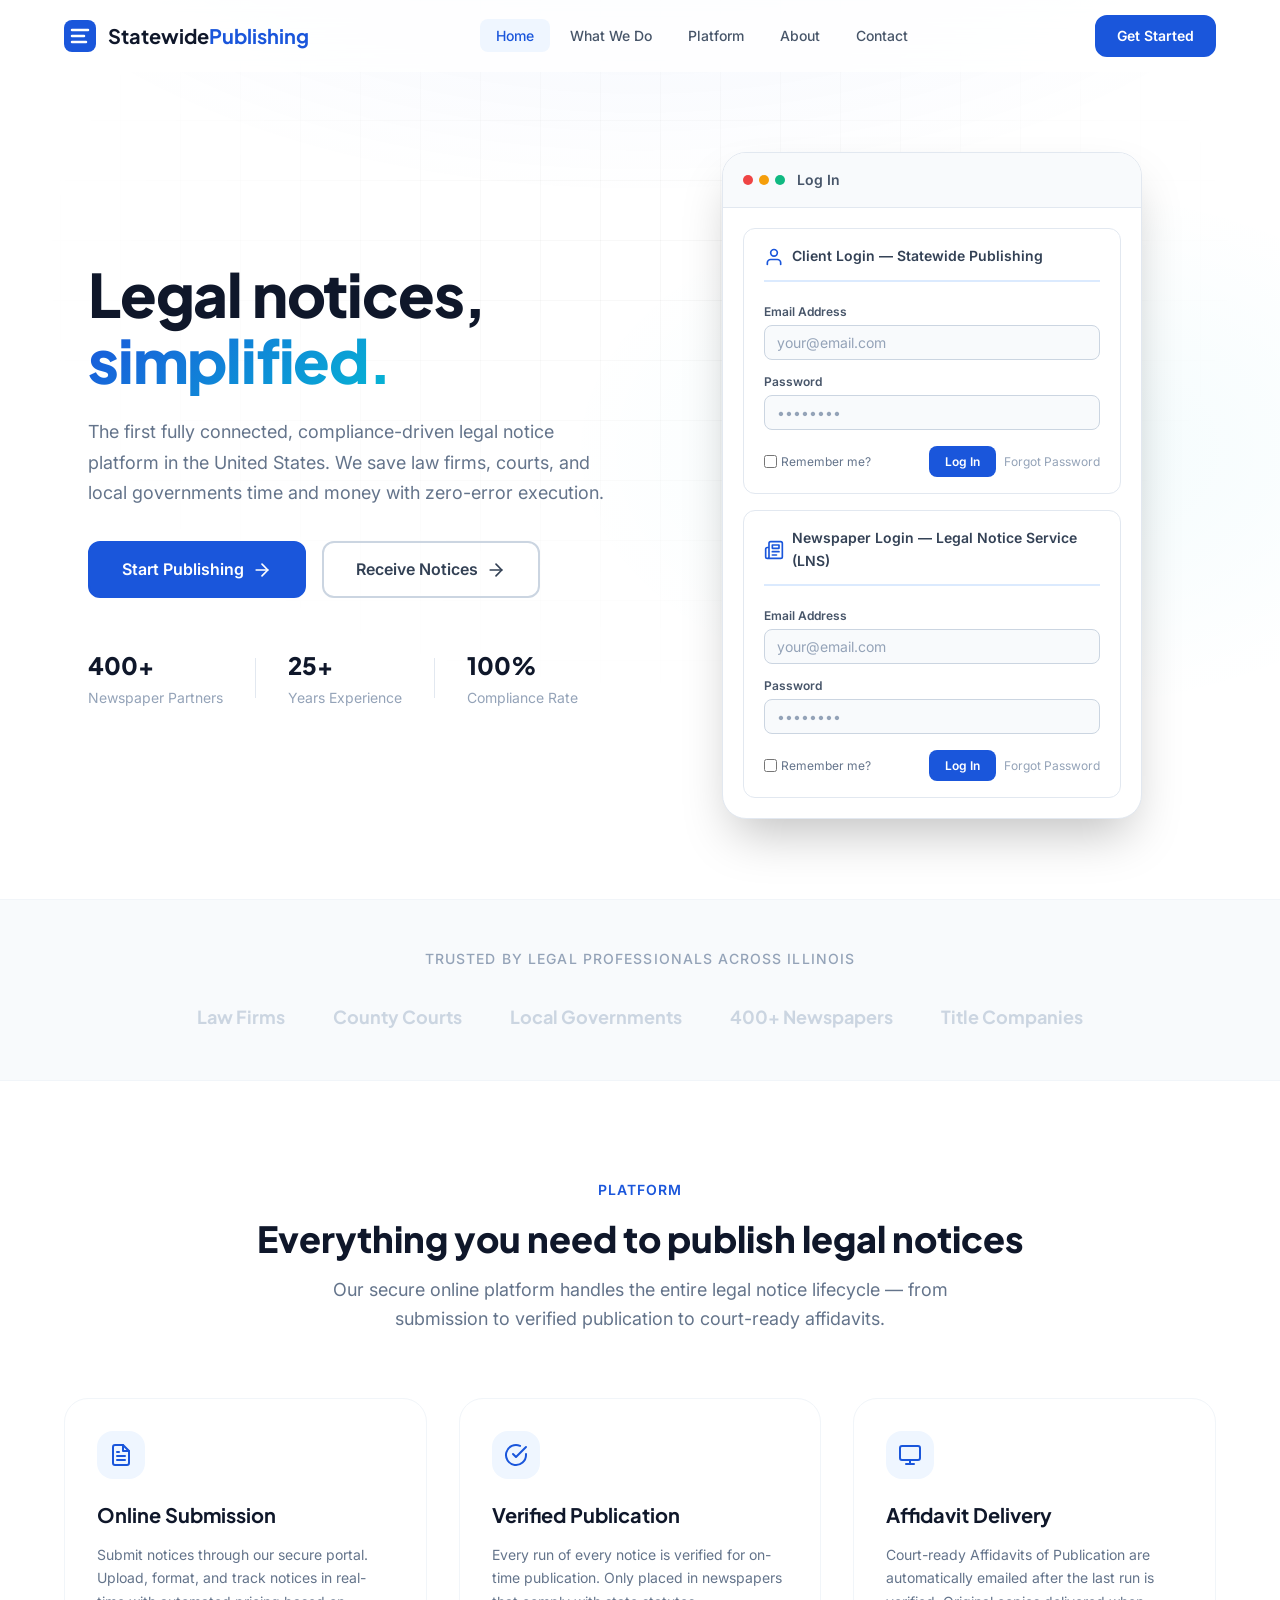
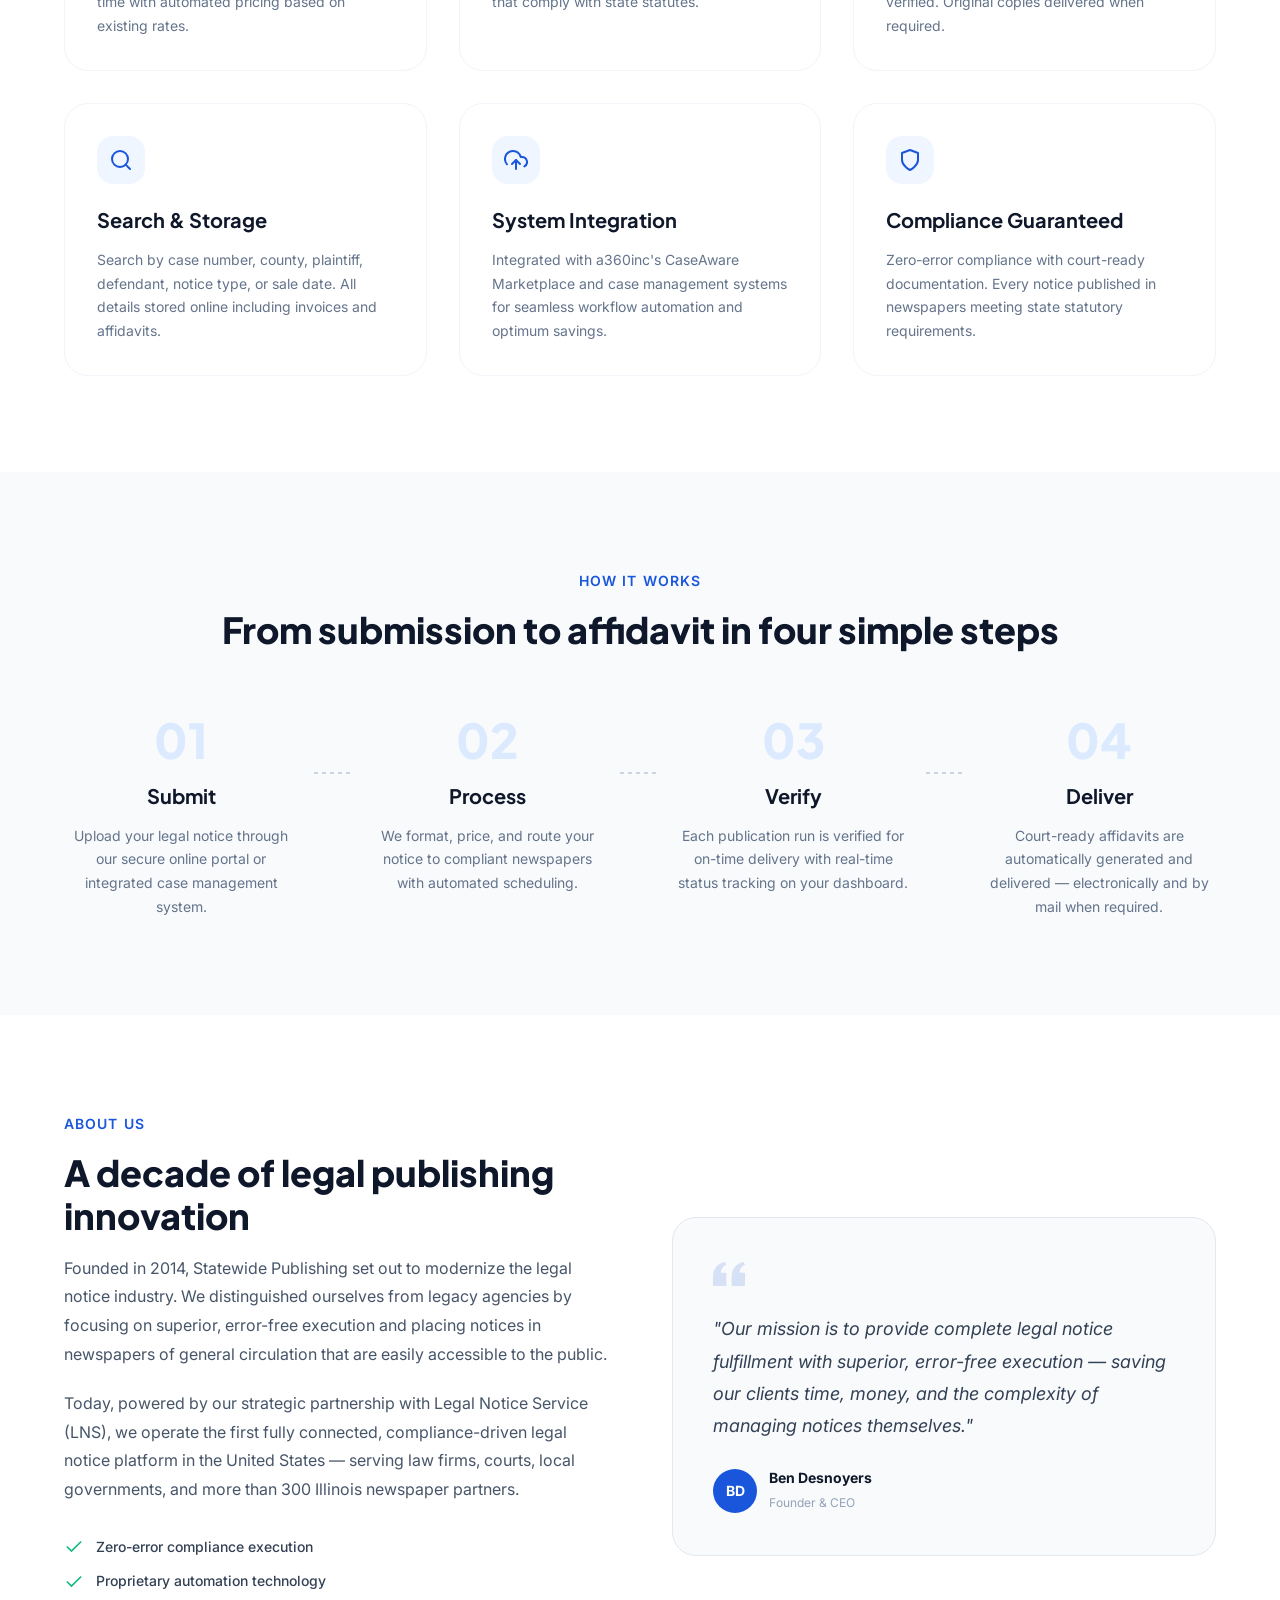
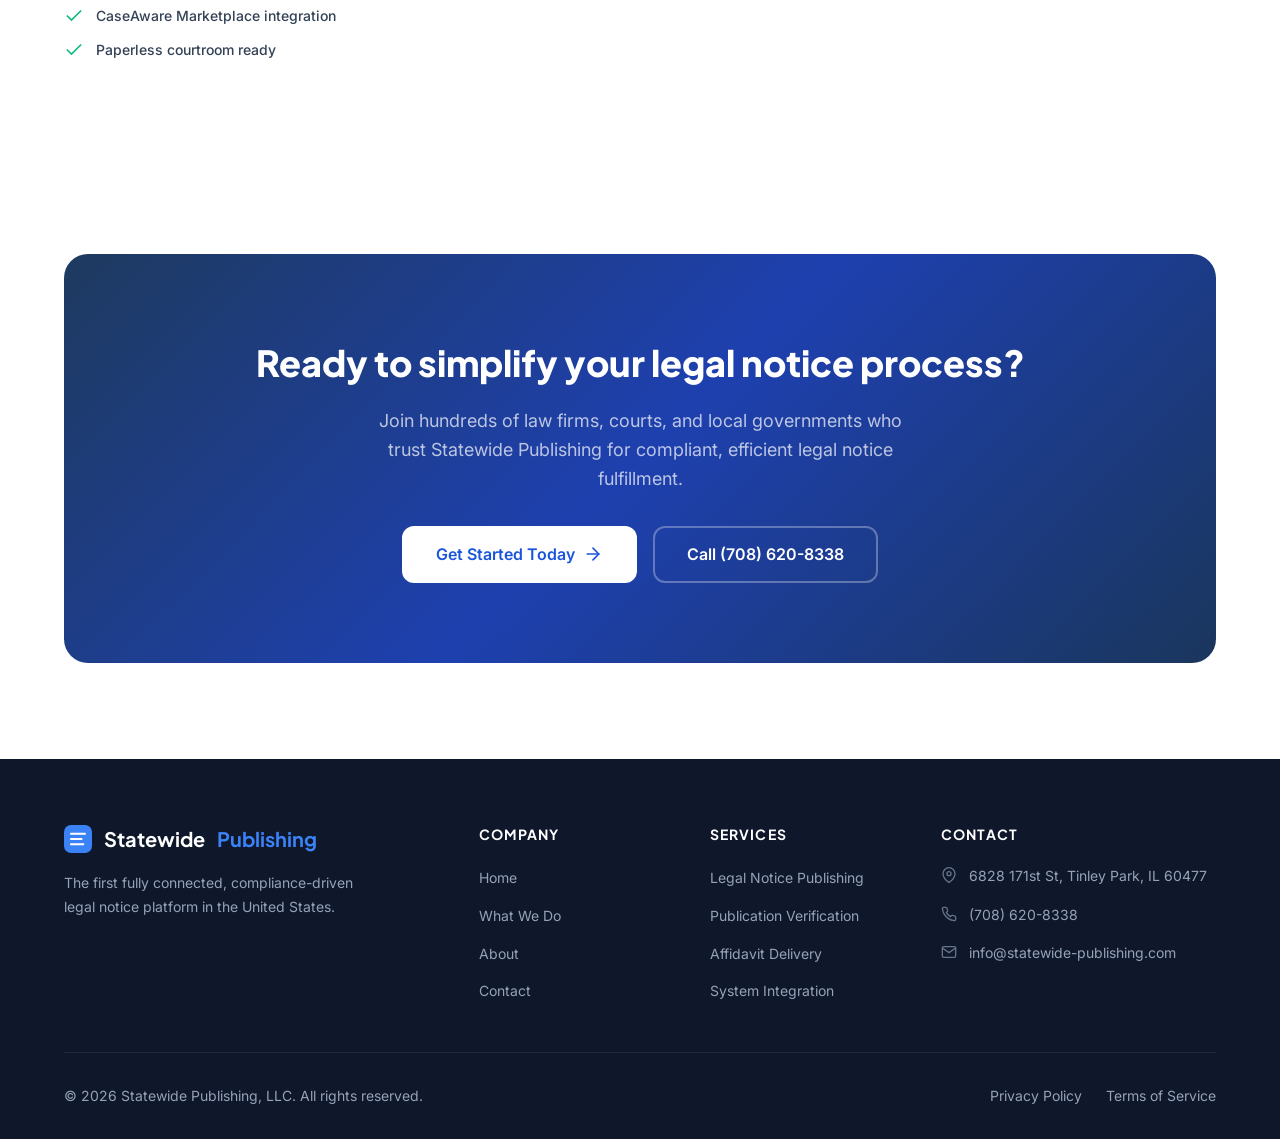
==== index.html @ dacfeac5 "Fix Receive Notices button to link to contact page Co-Authored-By: Claude Opus 4.6 <noreply@anthropi" ====
<!DOCTYPE html>
<html lang="en">
<head>
  <meta charset="UTF-8">
  <meta name="viewport" content="width=device-width, initial-scale=1.0">
  <meta name="description" content="Statewide Publishing — The first fully connected, compliance-driven legal notice platform. Serving law firms, courts, local governments, and 400+ Illinois newspapers.">
  <meta name="keywords" content="legal notices, legal publishing, public notices, legal advertising, Illinois newspapers, court notices, affidavits">
  <title>Statewide Publishing | Modern Legal Notice Platform</title>
  <link rel="preconnect" href="https://fonts.googleapis.com">
  <link rel="preconnect" href="https://fonts.gstatic.com" crossorigin>
  <link href="https://fonts.googleapis.com/css2?family=Inter:wght@300;400;500;600;700;800&family=Plus+Jakarta+Sans:wght@500;600;700;800&display=swap" rel="stylesheet">
  <link rel="stylesheet" href="assets/css/styles.css">
</head>
<body>
  <!-- Navigation -->
  <header class="header" id="header">
    <nav class="nav container">
      <a href="index.html" class="nav__logo">
        <span class="nav__logo-icon">
          <svg width="32" height="32" viewBox="0 0 32 32" fill="none" xmlns="http://www.w3.org/2000/svg">
            <rect width="32" height="32" rx="8" fill="currentColor"/>
            <path d="M8 10h16M8 16h12M8 22h14" stroke="white" stroke-width="2.5" stroke-linecap="round"/>
          </svg>
        </span>
        <span class="nav__logo-text">Statewide<span class="accent">Publishing</span></span>
      </a>
      <div class="nav__menu" id="nav-menu">
        <ul class="nav__list">
          <li class="nav__item"><a href="index.html" class="nav__link active">Home</a></li>
          <li class="nav__item"><a href="what-we-do.html" class="nav__link">What We Do</a></li>
          <li class="nav__item"><a href="#features" class="nav__link">Platform</a></li>
          <li class="nav__item"><a href="#about" class="nav__link">About</a></li>
          <li class="nav__item"><a href="contact.html" class="nav__link">Contact</a></li>
        </ul>
        <button class="nav__close" id="nav-close" aria-label="Close menu">
          <svg width="24" height="24" viewBox="0 0 24 24" fill="none" stroke="currentColor" stroke-width="2" stroke-linecap="round"><line x1="18" y1="6" x2="6" y2="18"/><line x1="6" y1="6" x2="18" y2="18"/></svg>
        </button>
      </div>
      <div class="nav__actions">
        <a href="contact.html" class="btn btn--primary btn--sm">Get Started</a>
        <button class="nav__toggle" id="nav-toggle" aria-label="Open menu">
          <svg width="24" height="24" viewBox="0 0 24 24" fill="none" stroke="currentColor" stroke-width="2" stroke-linecap="round"><line x1="3" y1="6" x2="21" y2="6"/><line x1="3" y1="12" x2="21" y2="12"/><line x1="3" y1="18" x2="21" y2="18"/></svg>
        </button>
      </div>
    </nav>
  </header>

  <main>
    <!-- Hero Section -->
    <section class="hero">
      <div class="hero__bg">
        <div class="hero__gradient"></div>
        <div class="hero__grid"></div>
      </div>
      <div class="container hero__container">
        <div class="hero__content">
          <h1 class="hero__title" data-animate="fade-up">
            Legal notices,<br>
            <span class="gradient-text">simplified.</span>
          </h1>
          <p class="hero__description" data-animate="fade-up" data-delay="100">
            The first fully connected, compliance-driven legal notice platform in the United States. We save law firms, courts, and local governments time and money with zero-error execution.
          </p>
          <div class="hero__actions" data-animate="fade-up" data-delay="200">
            <a href="contact.html" class="btn btn--primary btn--lg">
              Start Publishing
              <svg width="20" height="20" viewBox="0 0 24 24" fill="none" stroke="currentColor" stroke-width="2" stroke-linecap="round" stroke-linejoin="round"><line x1="5" y1="12" x2="19" y2="12"/><polyline points="12 5 19 12 12 19"/></svg>
            </a>
            <a href="contact.html" class="btn btn--outline btn--lg">
              Receive Notices
              <svg width="20" height="20" viewBox="0 0 24 24" fill="none" stroke="currentColor" stroke-width="2" stroke-linecap="round" stroke-linejoin="round"><line x1="5" y1="12" x2="19" y2="12"/><polyline points="12 5 19 12 12 19"/></svg>
            </a>
          </div>
          <div class="hero__stats" data-animate="fade-up" data-delay="300">
            <div class="hero__stat">
              <span class="hero__stat-number">400+</span>
              <span class="hero__stat-label">Newspaper Partners</span>
            </div>
            <div class="hero__stat-divider"></div>
            <div class="hero__stat">
              <span class="hero__stat-number">25+</span>
              <span class="hero__stat-label">Years Experience</span>
            </div>
            <div class="hero__stat-divider"></div>
            <div class="hero__stat">
              <span class="hero__stat-number">100%</span>
              <span class="hero__stat-label">Compliance Rate</span>
            </div>
          </div>
        </div>
        <div class="hero__visual" data-animate="fade-left" data-delay="200">
          <div class="hero__card">
            <div class="hero__card-header">
              <div class="hero__card-dots">
                <span></span><span></span><span></span>
              </div>
              <span class="hero__card-title">Log In</span>
            </div>
            <div class="hero__card-body">
              <!-- Client Login Portal -->
              <div class="login-portal">
                <div class="login-portal__header">
                  <svg class="login-portal__icon" width="20" height="20" viewBox="0 0 24 24" fill="none" stroke="var(--color-primary)" stroke-width="2" stroke-linecap="round" stroke-linejoin="round"><path d="M20 21v-2a4 4 0 0 0-4-4H8a4 4 0 0 0-4 4v2"/><circle cx="12" cy="7" r="4"/></svg>
                  <span class="login-portal__title">Client Login — Statewide Publishing</span>
                </div>
                <form class="login-portal__form" data-login="client" onsubmit="return false;">
                  <label class="login-portal__label" for="client-email">Email Address</label>
                  <input class="login-portal__input" type="email" id="client-email" placeholder="your@email.com" autocomplete="email">
                  <label class="login-portal__label" for="client-password">Password</label>
                  <input class="login-portal__input" type="password" id="client-password" placeholder="••••••••" autocomplete="current-password">
                  <div class="login-portal__actions">
                    <label class="login-portal__remember">
                      <input type="checkbox"> Remember me?
                    </label>
                    <div class="login-portal__buttons">
                      <button type="submit" class="login-portal__btn">Log In</button>
                      <button type="button" class="login-portal__forgot">Forgot Password</button>
                    </div>
                  </div>
                </form>
              </div>
              <!-- Newspaper Login Portal -->
              <div class="login-portal">
                <div class="login-portal__header">
                  <svg class="login-portal__icon" width="20" height="20" viewBox="0 0 24 24" fill="none" stroke="var(--color-primary)" stroke-width="2" stroke-linecap="round" stroke-linejoin="round"><path d="M4 22h16a2 2 0 0 0 2-2V4a2 2 0 0 0-2-2H8a2 2 0 0 0-2 2v16a2 2 0 0 1-2 2zm0 0a2 2 0 0 1-2-2v-9c0-1.1.9-2 2-2h2"/><path d="M18 14h-8"/><path d="M15 18h-5"/><path d="M10 6h8v4h-8z"/></svg>
                  <span class="login-portal__title">Newspaper Login — Legal Notice Service (LNS)</span>
                </div>
                <form class="login-portal__form" data-login="newspaper" onsubmit="return false;">
                  <label class="login-portal__label" for="newspaper-email">Email Address</label>
                  <input class="login-portal__input" type="email" id="newspaper-email" placeholder="your@email.com" autocomplete="email">
                  <label class="login-portal__label" for="newspaper-password">Password</label>
                  <input class="login-portal__input" type="password" id="newspaper-password" placeholder="••••••••" autocomplete="current-password">
                  <div class="login-portal__actions">
                    <label class="login-portal__remember">
                      <input type="checkbox"> Remember me?
                    </label>
                    <div class="login-portal__buttons">
                      <button type="submit" class="login-portal__btn">Log In</button>
                      <button type="button" class="login-portal__forgot">Forgot Password</button>
                    </div>
                  </div>
                </form>
              </div>
            </div>
          </div>
        </div>
      </div>
    </section>

    <!-- Trusted By Section -->
    <section class="trusted">
      <div class="container">
        <p class="trusted__label" data-animate="fade-up">Trusted by legal professionals across Illinois</p>
        <div class="trusted__logos" data-animate="fade-up" data-delay="100">
          <div class="trusted__item">Law Firms</div>
          <div class="trusted__item">County Courts</div>
          <div class="trusted__item">Local Governments</div>
          <div class="trusted__item">400+ Newspapers</div>
          <div class="trusted__item">Title Companies</div>
        </div>
      </div>
    </section>

    <!-- Features Section -->
    <section class="features" id="features">
      <div class="container">
        <div class="section-header" data-animate="fade-up">
          <span class="section-tag">Platform</span>
          <h2 class="section-title">Everything you need to publish legal notices</h2>
          <p class="section-description">Our secure online platform handles the entire legal notice lifecycle — from submission to verified publication to court-ready affidavits.</p>
        </div>
        <div class="features__grid">
          <div class="feature-card" data-animate="fade-up" data-delay="0">
            <div class="feature-card__icon">
              <svg width="24" height="24" viewBox="0 0 24 24" fill="none" stroke="currentColor" stroke-width="2" stroke-linecap="round" stroke-linejoin="round"><path d="M14 2H6a2 2 0 0 0-2 2v16a2 2 0 0 0 2 2h12a2 2 0 0 0 2-2V8z"/><polyline points="14 2 14 8 20 8"/><line x1="16" y1="13" x2="8" y2="13"/><line x1="16" y1="17" x2="8" y2="17"/><polyline points="10 9 9 9 8 9"/></svg>
            </div>
            <h3 class="feature-card__title">Online Submission</h3>
            <p class="feature-card__description">Submit notices through our secure portal. Upload, format, and track notices in real-time with automated pricing based on existing rates.</p>
          </div>
          <div class="feature-card" data-animate="fade-up" data-delay="100">
            <div class="feature-card__icon">
              <svg width="24" height="24" viewBox="0 0 24 24" fill="none" stroke="currentColor" stroke-width="2" stroke-linecap="round" stroke-linejoin="round"><path d="M22 11.08V12a10 10 0 1 1-5.93-9.14"/><polyline points="22 4 12 14.01 9 11.01"/></svg>
            </div>
            <h3 class="feature-card__title">Verified Publication</h3>
            <p class="feature-card__description">Every run of every notice is verified for on-time publication. Only placed in newspapers that comply with state statutes.</p>
          </div>
          <div class="feature-card" data-animate="fade-up" data-delay="200">
            <div class="feature-card__icon">
              <svg width="24" height="24" viewBox="0 0 24 24" fill="none" stroke="currentColor" stroke-width="2" stroke-linecap="round" stroke-linejoin="round"><rect x="2" y="3" width="20" height="14" rx="2" ry="2"/><line x1="8" y1="21" x2="16" y2="21"/><line x1="12" y1="17" x2="12" y2="21"/></svg>
            </div>
            <h3 class="feature-card__title">Affidavit Delivery</h3>
            <p class="feature-card__description">Court-ready Affidavits of Publication are automatically emailed after the last run is verified. Original copies delivered when required.</p>
          </div>
          <div class="feature-card" data-animate="fade-up" data-delay="300">
            <div class="feature-card__icon">
              <svg width="24" height="24" viewBox="0 0 24 24" fill="none" stroke="currentColor" stroke-width="2" stroke-linecap="round" stroke-linejoin="round"><circle cx="11" cy="11" r="8"/><line x1="21" y1="21" x2="16.65" y2="16.65"/></svg>
            </div>
            <h3 class="feature-card__title">Search & Storage</h3>
            <p class="feature-card__description">Search by case number, county, plaintiff, defendant, notice type, or sale date. All details stored online including invoices and affidavits.</p>
          </div>
          <div class="feature-card" data-animate="fade-up" data-delay="400">
            <div class="feature-card__icon">
              <svg width="24" height="24" viewBox="0 0 24 24" fill="none" stroke="currentColor" stroke-width="2" stroke-linecap="round" stroke-linejoin="round"><polyline points="16 16 12 12 8 16"/><line x1="12" y1="12" x2="12" y2="21"/><path d="M20.39 18.39A5 5 0 0 0 18 9h-1.26A8 8 0 1 0 3 16.3"/></svg>
            </div>
            <h3 class="feature-card__title">System Integration</h3>
            <p class="feature-card__description">Integrated with a360inc's CaseAware Marketplace and case management systems for seamless workflow automation and optimum savings.</p>
          </div>
          <div class="feature-card" data-animate="fade-up" data-delay="500">
            <div class="feature-card__icon">
              <svg width="24" height="24" viewBox="0 0 24 24" fill="none" stroke="currentColor" stroke-width="2" stroke-linecap="round" stroke-linejoin="round"><path d="M12 22s8-4 8-10V5l-8-3-8 3v7c0 6 8 10 8 10z"/></svg>
            </div>
            <h3 class="feature-card__title">Compliance Guaranteed</h3>
            <p class="feature-card__description">Zero-error compliance with court-ready documentation. Every notice published in newspapers meeting state statutory requirements.</p>
          </div>
        </div>
      </div>
    </section>

    <!-- How It Works Section -->
    <section class="process">
      <div class="container">
        <div class="section-header" data-animate="fade-up">
          <span class="section-tag">How It Works</span>
          <h2 class="section-title">From submission to affidavit in four simple steps</h2>
        </div>
        <div class="process__grid">
          <div class="process__step" data-animate="fade-up" data-delay="0">
            <div class="process__number">01</div>
            <h3 class="process__title">Submit</h3>
            <p class="process__description">Upload your legal notice through our secure online portal or integrated case management system.</p>
          </div>
          <div class="process__connector" data-animate="fade-up" data-delay="50">
            <svg width="40" height="2" viewBox="0 0 40 2"><line x1="0" y1="1" x2="40" y2="1" stroke="currentColor" stroke-width="2" stroke-dasharray="4 4"/></svg>
          </div>
          <div class="process__step" data-animate="fade-up" data-delay="100">
            <div class="process__number">02</div>
            <h3 class="process__title">Process</h3>
            <p class="process__description">We format, price, and route your notice to compliant newspapers with automated scheduling.</p>
          </div>
          <div class="process__connector" data-animate="fade-up" data-delay="150">
            <svg width="40" height="2" viewBox="0 0 40 2"><line x1="0" y1="1" x2="40" y2="1" stroke="currentColor" stroke-width="2" stroke-dasharray="4 4"/></svg>
          </div>
          <div class="process__step" data-animate="fade-up" data-delay="200">
            <div class="process__number">03</div>
            <h3 class="process__title">Verify</h3>
            <p class="process__description">Each publication run is verified for on-time delivery with real-time status tracking on your dashboard.</p>
          </div>
          <div class="process__connector" data-animate="fade-up" data-delay="250">
            <svg width="40" height="2" viewBox="0 0 40 2"><line x1="0" y1="1" x2="40" y2="1" stroke="currentColor" stroke-width="2" stroke-dasharray="4 4"/></svg>
          </div>
          <div class="process__step" data-animate="fade-up" data-delay="300">
            <div class="process__number">04</div>
            <h3 class="process__title">Deliver</h3>
            <p class="process__description">Court-ready affidavits are automatically generated and delivered — electronically and by mail when required.</p>
          </div>
        </div>
      </div>
    </section>

    <!-- About Section -->
    <section class="about" id="about">
      <div class="container">
        <div class="about__grid">
          <div class="about__content" data-animate="fade-right">
            <span class="section-tag">About Us</span>
            <h2 class="section-title">A decade of legal publishing innovation</h2>
            <p class="about__text">
              Founded in 2014, Statewide Publishing set out to modernize the legal notice industry. We distinguished ourselves from legacy agencies by focusing on superior, error-free execution and placing notices in newspapers of general circulation that are easily accessible to the public.
            </p>
            <p class="about__text">
              Today, powered by our strategic partnership with Legal Notice Service (LNS), we operate the first fully connected, compliance-driven legal notice platform in the United States — serving law firms, courts, local governments, and more than 300 Illinois newspaper partners.
            </p>
            <div class="about__highlights">
              <div class="about__highlight">
                <svg width="20" height="20" viewBox="0 0 24 24" fill="none" stroke="currentColor" stroke-width="2" stroke-linecap="round"><polyline points="20 6 9 17 4 12"/></svg>
                <span>Zero-error compliance execution</span>
              </div>
              <div class="about__highlight">
                <svg width="20" height="20" viewBox="0 0 24 24" fill="none" stroke="currentColor" stroke-width="2" stroke-linecap="round"><polyline points="20 6 9 17 4 12"/></svg>
                <span>Proprietary automation technology</span>
              </div>
              <div class="about__highlight">
                <svg width="20" height="20" viewBox="0 0 24 24" fill="none" stroke="currentColor" stroke-width="2" stroke-linecap="round"><polyline points="20 6 9 17 4 12"/></svg>
                <span>CaseAware Marketplace integration</span>
              </div>
              <div class="about__highlight">
                <svg width="20" height="20" viewBox="0 0 24 24" fill="none" stroke="currentColor" stroke-width="2" stroke-linecap="round"><polyline points="20 6 9 17 4 12"/></svg>
                <span>Paperless courtroom ready</span>
              </div>
            </div>
          </div>
          <div class="about__visual" data-animate="fade-left" data-delay="200">
            <div class="about__card">
              <div class="about__card-quote">
                <svg width="32" height="32" viewBox="0 0 24 24" fill="currentColor" opacity="0.15"><path d="M14.017 21v-7.391c0-5.704 3.731-9.57 8.983-10.609l.995 2.151c-2.432.917-3.995 3.638-3.995 5.849h4v10h-9.983zm-14.017 0v-7.391c0-5.704 3.748-9.57 9-10.609l.996 2.151c-2.433.917-3.996 3.638-3.996 5.849h3.983v10h-9.983z"/></svg>
                <p>"Our mission is to provide complete legal notice fulfillment with superior, error-free execution — saving our clients time, money, and the complexity of managing notices themselves."</p>
                <div class="about__card-author">
                  <div class="about__card-avatar">BD</div>
                  <div>
                    <strong>Ben Desnoyers</strong>
                    <span>Founder & CEO</span>
                  </div>
                </div>
              </div>
            </div>
          </div>
        </div>
      </div>
    </section>

    <!-- CTA Section -->
    <section class="cta">
      <div class="container">
        <div class="cta__card" data-animate="fade-up">
          <div class="cta__bg">
            <div class="cta__gradient"></div>
          </div>
          <div class="cta__content">
            <h2 class="cta__title">Ready to simplify your legal notice process?</h2>
            <p class="cta__description">Join hundreds of law firms, courts, and local governments who trust Statewide Publishing for compliant, efficient legal notice fulfillment.</p>
            <div class="cta__actions">
              <a href="contact.html" class="btn btn--white btn--lg">
                Get Started Today
                <svg width="20" height="20" viewBox="0 0 24 24" fill="none" stroke="currentColor" stroke-width="2" stroke-linecap="round" stroke-linejoin="round"><line x1="5" y1="12" x2="19" y2="12"/><polyline points="12 5 19 12 12 19"/></svg>
              </a>
              <a href="tel:7086208338" class="btn btn--ghost btn--lg">Call (708) 620-8338</a>
            </div>
          </div>
        </div>
      </div>
    </section>
  </main>

  <!-- Footer -->
  <footer class="footer">
    <div class="container">
      <div class="footer__grid">
        <div class="footer__brand">
          <a href="index.html" class="footer__logo">
            <span class="nav__logo-icon">
              <svg width="28" height="28" viewBox="0 0 32 32" fill="none" xmlns="http://www.w3.org/2000/svg">
                <rect width="32" height="32" rx="8" fill="currentColor"/>
                <path d="M8 10h16M8 16h12M8 22h14" stroke="white" stroke-width="2.5" stroke-linecap="round"/>
              </svg>
            </span>
            Statewide<span class="accent">Publishing</span>
          </a>
          <p class="footer__tagline">The first fully connected, compliance-driven legal notice platform in the United States.</p>
        </div>
        <div class="footer__links">
          <h4 class="footer__heading">Company</h4>
          <ul>
            <li><a href="index.html">Home</a></li>
            <li><a href="what-we-do.html">What We Do</a></li>
            <li><a href="#about">About</a></li>
            <li><a href="contact.html">Contact</a></li>
          </ul>
        </div>
        <div class="footer__links">
          <h4 class="footer__heading">Services</h4>
          <ul>
            <li><a href="what-we-do.html">Legal Notice Publishing</a></li>
            <li><a href="what-we-do.html#verification">Publication Verification</a></li>
            <li><a href="what-we-do.html#affidavits">Affidavit Delivery</a></li>
            <li><a href="what-we-do.html#integration">System Integration</a></li>
          </ul>
        </div>
        <div class="footer__contact">
          <h4 class="footer__heading">Contact</h4>
          <ul>
            <li>
              <svg width="16" height="16" viewBox="0 0 24 24" fill="none" stroke="currentColor" stroke-width="2" stroke-linecap="round"><path d="M21 10c0 7-9 13-9 13s-9-6-9-13a9 9 0 0 1 18 0z"/><circle cx="12" cy="10" r="3"/></svg>
              6828 171st St, Tinley Park, IL 60477
            </li>
            <li>
              <svg width="16" height="16" viewBox="0 0 24 24" fill="none" stroke="currentColor" stroke-width="2" stroke-linecap="round"><path d="M22 16.92v3a2 2 0 0 1-2.18 2 19.79 19.79 0 0 1-8.63-3.07 19.5 19.5 0 0 1-6-6 19.79 19.79 0 0 1-3.07-8.67A2 2 0 0 1 4.11 2h3a2 2 0 0 1 2 1.72c.127.96.361 1.903.7 2.81a2 2 0 0 1-.45 2.11L8.09 9.91a16 16 0 0 0 6 6l1.27-1.27a2 2 0 0 1 2.11-.45c.907.339 1.85.573 2.81.7A2 2 0 0 1 22 16.92z"/></svg>
              <a href="tel:7086208338">(708) 620-8338</a>
            </li>
            <li>
              <svg width="16" height="16" viewBox="0 0 24 24" fill="none" stroke="currentColor" stroke-width="2" stroke-linecap="round"><path d="M4 4h16c1.1 0 2 .9 2 2v12c0 1.1-.9 2-2 2H4c-1.1 0-2-.9-2-2V6c0-1.1.9-2 2-2z"/><polyline points="22,6 12,13 2,6"/></svg>
              <a href="mailto:info@statewide-publishing.com">info@statewide-publishing.com</a>
            </li>
          </ul>
        </div>
      </div>
      <div class="footer__bottom">
        <p>&copy; 2026 Statewide Publishing, LLC. All rights reserved.</p>
        <div class="footer__bottom-links">
          <a href="#">Privacy Policy</a>
          <a href="#">Terms of Service</a>
        </div>
      </div>
    </div>
  </footer>

  <script src="assets/js/main.js"></script>
</body>
</html>
---- assets/css/styles.css ----
/* ============================================================
   STATEWIDE PUBLISHING — Modern Design System
   ============================================================ */

/* --- CSS Custom Properties (Design Tokens) --- */
:root {
  /* Colors */
  --color-primary: #1a56db;
  --color-primary-light: #3b82f6;
  --color-primary-dark: #1e40af;
  --color-primary-50: #eff6ff;
  --color-primary-100: #dbeafe;
  --color-primary-600: #2563eb;
  --color-primary-700: #1d4ed8;
  --color-primary-900: #1e3a5f;

  --color-secondary: #0f172a;
  --color-secondary-light: #1e293b;

  --color-accent: #06b6d4;
  --color-accent-light: #22d3ee;

  --color-success: #10b981;
  --color-warning: #f59e0b;
  --color-danger: #ef4444;

  --color-gray-50: #f8fafc;
  --color-gray-100: #f1f5f9;
  --color-gray-200: #e2e8f0;
  --color-gray-300: #cbd5e1;
  --color-gray-400: #94a3b8;
  --color-gray-500: #64748b;
  --color-gray-600: #475569;
  --color-gray-700: #334155;
  --color-gray-800: #1e293b;
  --color-gray-900: #0f172a;

  --color-white: #ffffff;
  --color-black: #000000;

  /* Typography */
  --font-primary: 'Inter', -apple-system, BlinkMacSystemFont, 'Segoe UI', sans-serif;
  --font-display: 'Plus Jakarta Sans', 'Inter', sans-serif;

  --text-xs: 0.75rem;
  --text-sm: 0.875rem;
  --text-base: 1rem;
  --text-lg: 1.125rem;
  --text-xl: 1.25rem;
  --text-2xl: 1.5rem;
  --text-3xl: 1.875rem;
  --text-4xl: 2.25rem;
  --text-5xl: 3rem;
  --text-6xl: 3.75rem;

  /* Spacing */
  --space-1: 0.25rem;
  --space-2: 0.5rem;
  --space-3: 0.75rem;
  --space-4: 1rem;
  --space-5: 1.25rem;
  --space-6: 1.5rem;
  --space-8: 2rem;
  --space-10: 2.5rem;
  --space-12: 3rem;
  --space-16: 4rem;
  --space-20: 5rem;
  --space-24: 6rem;

  /* Border Radius */
  --radius-sm: 0.375rem;
  --radius-md: 0.5rem;
  --radius-lg: 0.75rem;
  --radius-xl: 1rem;
  --radius-2xl: 1.5rem;
  --radius-full: 9999px;

  /* Shadows */
  --shadow-sm: 0 1px 2px 0 rgba(0, 0, 0, 0.05);
  --shadow-md: 0 4px 6px -1px rgba(0, 0, 0, 0.1), 0 2px 4px -2px rgba(0, 0, 0, 0.1);
  --shadow-lg: 0 10px 15px -3px rgba(0, 0, 0, 0.1), 0 4px 6px -4px rgba(0, 0, 0, 0.1);
  --shadow-xl: 0 20px 25px -5px rgba(0, 0, 0, 0.1), 0 8px 10px -6px rgba(0, 0, 0, 0.1);
  --shadow-2xl: 0 25px 50px -12px rgba(0, 0, 0, 0.25);

  /* Transitions */
  --transition-fast: 150ms cubic-bezier(0.4, 0, 0.2, 1);
  --transition-base: 250ms cubic-bezier(0.4, 0, 0.2, 1);
  --transition-slow: 350ms cubic-bezier(0.4, 0, 0.2, 1);

  /* Layout */
  --container-max: 1200px;
  --header-height: 72px;
}

/* --- Reset & Base --- */
*,
*::before,
*::after {
  margin: 0;
  padding: 0;
  box-sizing: border-box;
}

html {
  scroll-behavior: smooth;
  -webkit-font-smoothing: antialiased;
  -moz-osx-font-smoothing: grayscale;
}

body {
  font-family: var(--font-primary);
  font-size: var(--text-base);
  line-height: 1.6;
  color: var(--color-gray-700);
  background-color: var(--color-white);
  overflow-x: hidden;
}

a {
  text-decoration: none;
  color: inherit;
  transition: color var(--transition-fast);
}

ul {
  list-style: none;
}

img {
  max-width: 100%;
  display: block;
}

button {
  border: none;
  background: none;
  cursor: pointer;
  font-family: inherit;
}

/* --- Container --- */
.container {
  max-width: var(--container-max);
  margin: 0 auto;
  padding: 0 var(--space-6);
}

/* --- Typography Utilities --- */
.gradient-text {
  background: linear-gradient(135deg, var(--color-primary) 0%, var(--color-accent) 100%);
  -webkit-background-clip: text;
  -webkit-text-fill-color: transparent;
  background-clip: text;
}

.accent {
  color: var(--color-primary);
}

.section-tag {
  display: inline-block;
  font-family: var(--font-primary);
  font-size: var(--text-sm);
  font-weight: 600;
  color: var(--color-primary);
  text-transform: uppercase;
  letter-spacing: 0.08em;
  margin-bottom: var(--space-4);
}

.section-title {
  font-family: var(--font-display);
  font-size: var(--text-4xl);
  font-weight: 800;
  color: var(--color-gray-900);
  line-height: 1.2;
  margin-bottom: var(--space-4);
}

.section-description {
  font-size: var(--text-lg);
  color: var(--color-gray-500);
  max-width: 640px;
  margin: 0 auto;
}

.section-header {
  text-align: center;
  margin-bottom: var(--space-16);
}

/* --- Buttons --- */
.btn {
  display: inline-flex;
  align-items: center;
  justify-content: center;
  gap: var(--space-2);
  font-family: var(--font-primary);
  font-weight: 600;
  border-radius: var(--radius-lg);
  transition: all var(--transition-base);
  cursor: pointer;
  white-space: nowrap;
  border: 2px solid transparent;
}

.btn--sm {
  padding: 0.5rem 1.25rem;
  font-size: var(--text-sm);
}

.btn--md {
  padding: 0.625rem 1.5rem;
  font-size: var(--text-sm);
}

.btn--lg {
  padding: 0.875rem 2rem;
  font-size: var(--text-base);
}

.btn--primary {
  background: var(--color-primary);
  color: var(--color-white);
  border-color: var(--color-primary);
}

.btn--primary:hover {
  background: var(--color-primary-dark);
  border-color: var(--color-primary-dark);
  transform: translateY(-1px);
  box-shadow: var(--shadow-lg);
}

.btn--outline {
  background: transparent;
  color: var(--color-gray-700);
  border-color: var(--color-gray-300);
}

.btn--outline:hover {
  border-color: var(--color-primary);
  color: var(--color-primary);
  transform: translateY(-1px);
}

.btn--white {
  background: var(--color-white);
  color: var(--color-primary);
  border-color: var(--color-white);
}

.btn--white:hover {
  background: var(--color-primary-50);
  transform: translateY(-1px);
  box-shadow: var(--shadow-lg);
}

.btn--ghost {
  background: transparent;
  color: var(--color-white);
  border-color: rgba(255, 255, 255, 0.3);
}

.btn--ghost:hover {
  background: rgba(255, 255, 255, 0.1);
  border-color: rgba(255, 255, 255, 0.5);
}

/* ============================================================
   HEADER / NAVIGATION
   ============================================================ */
.header {
  position: fixed;
  top: 0;
  left: 0;
  width: 100%;
  z-index: 1000;
  background: rgba(255, 255, 255, 0.8);
  backdrop-filter: blur(20px);
  -webkit-backdrop-filter: blur(20px);
  border-bottom: 1px solid transparent;
  transition: all var(--transition-base);
  height: var(--header-height);
}

.header--scrolled {
  border-bottom-color: var(--color-gray-200);
  box-shadow: var(--shadow-sm);
}

.nav {
  display: flex;
  align-items: center;
  justify-content: space-between;
  height: var(--header-height);
}

.nav__logo {
  display: flex;
  align-items: center;
  gap: var(--space-3);
  font-family: var(--font-display);
  font-size: var(--text-xl);
  font-weight: 700;
  color: var(--color-gray-900);
  z-index: 10;
}

.nav__logo-icon {
  color: var(--color-primary);
  display: flex;
}

.nav__list {
  display: flex;
  align-items: center;
  gap: var(--space-1);
}

.nav__link {
  padding: 0.5rem 1rem;
  font-size: var(--text-sm);
  font-weight: 500;
  color: var(--color-gray-600);
  border-radius: var(--radius-md);
  transition: all var(--transition-fast);
}

.nav__link:hover,
.nav__link.active {
  color: var(--color-primary);
  background: var(--color-primary-50);
}

.nav__actions {
  display: flex;
  align-items: center;
  gap: var(--space-4);
}

.nav__toggle,
.nav__close {
  display: none;
  color: var(--color-gray-700);
}

/* Mobile Navigation */
@media (max-width: 768px) {
  .nav__menu {
    position: fixed;
    top: 0;
    right: -100%;
    width: 80%;
    max-width: 320px;
    height: 100vh;
    background: var(--color-white);
    box-shadow: var(--shadow-2xl);
    padding: 6rem var(--space-8) var(--space-8);
    transition: right var(--transition-slow);
    z-index: 100;
  }

  .nav__menu.show-menu {
    right: 0;
  }

  .nav__list {
    flex-direction: column;
    align-items: stretch;
    gap: var(--space-1);
  }

  .nav__link {
    padding: var(--space-3) var(--space-4);
    font-size: var(--text-base);
    border-radius: var(--radius-lg);
  }

  .nav__close {
    display: block;
    position: absolute;
    top: var(--space-6);
    right: var(--space-6);
  }

  .nav__toggle {
    display: block;
  }

  .nav__actions .btn {
    display: none;
  }
}

/* ============================================================
   HERO SECTION
   ============================================================ */
.hero {
  position: relative;
  padding: calc(var(--header-height) + var(--space-20)) 0 var(--space-20);
  overflow: hidden;
  min-height: 90vh;
  display: flex;
  align-items: center;
}

.hero__bg {
  position: absolute;
  inset: 0;
  z-index: -1;
}

.hero__gradient {
  position: absolute;
  inset: 0;
  background:
    radial-gradient(ellipse 80% 60% at 50% -20%, rgba(26, 86, 219, 0.08) 0%, transparent 70%),
    radial-gradient(ellipse 60% 50% at 80% 50%, rgba(6, 182, 212, 0.05) 0%, transparent 60%);
}

.hero__grid {
  position: absolute;
  inset: 0;
  background-image:
    linear-gradient(rgba(0, 0, 0, 0.03) 1px, transparent 1px),
    linear-gradient(90deg, rgba(0, 0, 0, 0.03) 1px, transparent 1px);
  background-size: 60px 60px;
  mask-image: radial-gradient(ellipse 70% 70% at 50% 30%, black 0%, transparent 70%);
  -webkit-mask-image: radial-gradient(ellipse 70% 70% at 50% 30%, black 0%, transparent 70%);
}

.hero__container {
  display: grid;
  grid-template-columns: 1fr 1fr;
  gap: var(--space-16);
  align-items: center;
}

.hero__title {
  font-family: var(--font-display);
  font-size: clamp(var(--text-4xl), 5vw, var(--text-6xl));
  font-weight: 800;
  color: var(--color-gray-900);
  line-height: 1.1;
  margin-bottom: var(--space-6);
  letter-spacing: -0.02em;
}

.hero__description {
  font-size: var(--text-lg);
  color: var(--color-gray-500);
  line-height: 1.7;
  margin-bottom: var(--space-8);
  max-width: 520px;
}

.hero__actions {
  display: flex;
  gap: var(--space-4);
  margin-bottom: var(--space-12);
}

.hero__stats {
  display: flex;
  align-items: center;
  gap: var(--space-8);
}

.hero__stat-number {
  display: block;
  font-family: var(--font-display);
  font-size: var(--text-2xl);
  font-weight: 800;
  color: var(--color-gray-900);
}

.hero__stat-label {
  font-size: var(--text-sm);
  color: var(--color-gray-400);
}

.hero__stat-divider {
  width: 1px;
  height: 40px;
  background: var(--color-gray-200);
}

/* Hero Card (Dashboard Mock) */
.hero__visual {
  display: flex;
  justify-content: center;
}

.hero__card {
  width: 100%;
  max-width: 420px;
  background: var(--color-white);
  border: 1px solid var(--color-gray-200);
  border-radius: var(--radius-2xl);
  box-shadow: var(--shadow-2xl);
  overflow: hidden;
}

.hero__card-header {
  display: flex;
  align-items: center;
  gap: var(--space-3);
  padding: var(--space-4) var(--space-5);
  background: var(--color-gray-50);
  border-bottom: 1px solid var(--color-gray-200);
}

.hero__card-dots {
  display: flex;
  gap: 6px;
}

.hero__card-dots span {
  width: 10px;
  height: 10px;
  border-radius: 50%;
  background: var(--color-gray-300);
}

.hero__card-dots span:first-child { background: #ef4444; }
.hero__card-dots span:nth-child(2) { background: #f59e0b; }
.hero__card-dots span:last-child { background: #10b981; }

.hero__card-title {
  font-size: var(--text-sm);
  font-weight: 600;
  color: var(--color-gray-600);
}

.hero__card-body {
  padding: var(--space-5);
  display: flex;
  flex-direction: column;
  gap: var(--space-4);
}

.hero__card-row {
  display: flex;
  align-items: flex-start;
  gap: var(--space-3);
  padding: var(--space-3);
  border-radius: var(--radius-lg);
  transition: background var(--transition-fast);
}

.hero__card-row:hover {
  background: var(--color-gray-50);
}

.hero__card-icon {
  width: 32px;
  height: 32px;
  border-radius: var(--radius-md);
  display: flex;
  align-items: center;
  justify-content: center;
  flex-shrink: 0;
}

.hero__card-icon--success {
  background: rgba(16, 185, 129, 0.1);
  color: var(--color-success);
}

.hero__card-icon--pending {
  background: rgba(245, 158, 11, 0.1);
  color: var(--color-warning);
}

.hero__card-label {
  font-size: var(--text-sm);
  font-weight: 600;
  color: var(--color-gray-800);
}

.hero__card-meta {
  font-size: var(--text-xs);
  color: var(--color-gray-400);
  margin-top: 2px;
}

/* --- Login Portal (Hero dual login) --- */
.login-portal {
  border: 1px solid var(--color-gray-200);
  border-radius: var(--radius-lg);
  padding: var(--space-4) var(--space-5);
  background: var(--color-white);
}

.login-portal__header {
  display: flex;
  align-items: center;
  gap: var(--space-2);
  padding-bottom: var(--space-3);
  margin-bottom: var(--space-3);
  border-bottom: 2px solid var(--color-primary-100);
}

.login-portal__icon {
  flex-shrink: 0;
}

.login-portal__title {
  font-size: var(--text-sm);
  font-weight: 600;
  color: var(--color-gray-700);
}

.login-portal__form {
  display: flex;
  flex-direction: column;
  gap: var(--space-1);
}

.login-portal__label {
  font-size: var(--text-xs);
  font-weight: 600;
  color: var(--color-gray-600);
  margin-top: var(--space-2);
}

.login-portal__input {
  width: 100%;
  padding: var(--space-2) var(--space-3);
  border: 1px solid var(--color-gray-300);
  border-radius: var(--radius-md);
  font-size: var(--text-sm);
  font-family: var(--font-primary);
  color: var(--color-gray-800);
  background: var(--color-gray-50);
  transition: border-color var(--transition-fast), box-shadow var(--transition-fast);
  box-sizing: border-box;
}

.login-portal__input:focus {
  outline: none;
  border-color: var(--color-primary);
  box-shadow: 0 0 0 3px rgba(26, 86, 219, 0.1);
  background: var(--color-white);
}

.login-portal__input::placeholder {
  color: var(--color-gray-400);
}

.login-portal__actions {
  display: flex;
  align-items: center;
  justify-content: space-between;
  margin-top: var(--space-3);
  gap: var(--space-3);
}

.login-portal__remember {
  display: flex;
  align-items: center;
  gap: var(--space-1);
  font-size: var(--text-xs);
  color: var(--color-gray-500);
  cursor: pointer;
  white-space: nowrap;
}

.login-portal__remember input[type="checkbox"] {
  accent-color: var(--color-primary);
}

.login-portal__buttons {
  display: flex;
  align-items: center;
  gap: var(--space-2);
}

.login-portal__btn {
  padding: var(--space-2) var(--space-4);
  background: var(--color-primary);
  color: var(--color-white);
  border: none;
  border-radius: var(--radius-md);
  font-size: var(--text-xs);
  font-weight: 600;
  font-family: var(--font-primary);
  cursor: pointer;
  transition: background var(--transition-fast);
  white-space: nowrap;
}

.login-portal__btn:hover {
  background: var(--color-primary-dark);
}

.login-portal__forgot {
  background: none;
  border: none;
  color: var(--color-gray-400);
  font-size: var(--text-xs);
  font-family: var(--font-primary);
  cursor: pointer;
  padding: 0;
  white-space: nowrap;
  transition: color var(--transition-fast);
}

.login-portal__forgot:hover {
  color: var(--color-primary);
}

/* ============================================================
   TRUSTED SECTION
   ============================================================ */
.trusted {
  padding: var(--space-12) 0;
  border-top: 1px solid var(--color-gray-100);
  border-bottom: 1px solid var(--color-gray-100);
  background: var(--color-gray-50);
}

.trusted__label {
  text-align: center;
  font-size: var(--text-sm);
  font-weight: 500;
  color: var(--color-gray-400);
  text-transform: uppercase;
  letter-spacing: 0.08em;
  margin-bottom: var(--space-8);
}

.trusted__logos {
  display: flex;
  align-items: center;
  justify-content: center;
  gap: var(--space-12);
  flex-wrap: wrap;
}

.trusted__item {
  font-family: var(--font-display);
  font-size: var(--text-lg);
  font-weight: 700;
  color: var(--color-gray-300);
  white-space: nowrap;
}

/* ============================================================
   FEATURES SECTION
   ============================================================ */
.features {
  padding: var(--space-24) 0;
}

.features__grid {
  display: grid;
  grid-template-columns: repeat(3, 1fr);
  gap: var(--space-8);
}

.feature-card {
  padding: var(--space-8);
  border-radius: var(--radius-2xl);
  border: 1px solid var(--color-gray-100);
  background: var(--color-white);
  transition: all var(--transition-base);
}

.feature-card:hover {
  border-color: var(--color-primary-100);
  box-shadow: var(--shadow-lg);
  transform: translateY(-4px);
}

.feature-card__icon {
  width: 48px;
  height: 48px;
  border-radius: var(--radius-xl);
  background: var(--color-primary-50);
  color: var(--color-primary);
  display: flex;
  align-items: center;
  justify-content: center;
  margin-bottom: var(--space-5);
}

.feature-card__title {
  font-family: var(--font-display);
  font-size: var(--text-xl);
  font-weight: 700;
  color: var(--color-gray-900);
  margin-bottom: var(--space-3);
}

.feature-card__description {
  font-size: var(--text-sm);
  color: var(--color-gray-500);
  line-height: 1.7;
}

/* ============================================================
   PROCESS / HOW IT WORKS SECTION
   ============================================================ */
.process {
  padding: var(--space-24) 0;
  background: var(--color-gray-50);
}

.process__grid {
  display: flex;
  align-items: flex-start;
  justify-content: center;
  gap: var(--space-4);
}

.process__step {
  flex: 1;
  max-width: 240px;
  text-align: center;
}

.process__number {
  font-family: var(--font-display);
  font-size: var(--text-5xl);
  font-weight: 800;
  color: var(--color-primary-100);
  line-height: 1;
  margin-bottom: var(--space-4);
}

.process__title {
  font-family: var(--font-display);
  font-size: var(--text-xl);
  font-weight: 700;
  color: var(--color-gray-900);
  margin-bottom: var(--space-3);
}

.process__description {
  font-size: var(--text-sm);
  color: var(--color-gray-500);
  line-height: 1.7;
}

.process__connector {
  color: var(--color-gray-300);
  margin-top: var(--space-10);
  flex-shrink: 0;
}

/* ============================================================
   ABOUT SECTION
   ============================================================ */
.about {
  padding: var(--space-24) 0;
}

.about__grid {
  display: grid;
  grid-template-columns: 1fr 1fr;
  gap: var(--space-16);
  align-items: center;
}

.about__content .section-title {
  text-align: left;
}

.about__text {
  font-size: var(--text-base);
  color: var(--color-gray-600);
  line-height: 1.8;
  margin-bottom: var(--space-5);
}

.about__highlights {
  display: flex;
  flex-direction: column;
  gap: var(--space-3);
  margin-top: var(--space-8);
}

.about__highlight {
  display: flex;
  align-items: center;
  gap: var(--space-3);
  font-size: var(--text-sm);
  font-weight: 500;
  color: var(--color-gray-700);
}

.about__highlight svg {
  color: var(--color-success);
  flex-shrink: 0;
}

.about__card {
  background: var(--color-gray-50);
  border: 1px solid var(--color-gray-200);
  border-radius: var(--radius-2xl);
  padding: var(--space-10);
}

.about__card-quote {
  position: relative;
}

.about__card-quote svg {
  color: var(--color-primary);
  margin-bottom: var(--space-4);
}

.about__card-quote p {
  font-size: var(--text-lg);
  font-style: italic;
  color: var(--color-gray-700);
  line-height: 1.8;
  margin-bottom: var(--space-6);
}

.about__card-author {
  display: flex;
  align-items: center;
  gap: var(--space-3);
}

.about__card-avatar {
  width: 44px;
  height: 44px;
  border-radius: var(--radius-full);
  background: var(--color-primary);
  color: var(--color-white);
  display: flex;
  align-items: center;
  justify-content: center;
  font-weight: 700;
  font-size: var(--text-sm);
}

.about__card-author strong {
  display: block;
  font-size: var(--text-sm);
  color: var(--color-gray-900);
}

.about__card-author span {
  font-size: var(--text-xs);
  color: var(--color-gray-400);
}

/* ============================================================
   CTA SECTION
   ============================================================ */
.cta {
  padding: var(--space-24) 0;
}

.cta__card {
  position: relative;
  border-radius: var(--radius-2xl);
  padding: var(--space-20) var(--space-16);
  overflow: hidden;
  text-align: center;
}

.cta__bg {
  position: absolute;
  inset: 0;
  z-index: 0;
}

.cta__gradient {
  position: absolute;
  inset: 0;
  background: linear-gradient(135deg, var(--color-primary-900) 0%, var(--color-primary-dark) 50%, #1a365d 100%);
}

.cta__content {
  position: relative;
  z-index: 1;
}

.cta__title {
  font-family: var(--font-display);
  font-size: clamp(var(--text-2xl), 3vw, var(--text-4xl));
  font-weight: 800;
  color: var(--color-white);
  margin-bottom: var(--space-4);
}

.cta__description {
  font-size: var(--text-lg);
  color: rgba(255, 255, 255, 0.7);
  max-width: 560px;
  margin: 0 auto var(--space-8);
}

.cta__actions {
  display: flex;
  align-items: center;
  justify-content: center;
  gap: var(--space-4);
  flex-wrap: wrap;
}

/* ============================================================
   FOOTER
   ============================================================ */
.footer {
  background: var(--color-gray-900);
  color: var(--color-gray-400);
  padding: var(--space-16) 0 var(--space-8);
}

.footer__grid {
  display: grid;
  grid-template-columns: 2fr 1fr 1fr 1.5fr;
  gap: var(--space-12);
  padding-bottom: var(--space-12);
  border-bottom: 1px solid rgba(255, 255, 255, 0.08);
}

.footer__logo {
  display: flex;
  align-items: center;
  gap: var(--space-3);
  font-family: var(--font-display);
  font-size: var(--text-xl);
  font-weight: 700;
  color: var(--color-white);
  margin-bottom: var(--space-4);
}

.footer__logo .nav__logo-icon {
  color: var(--color-primary-light);
}

.footer__logo .accent {
  color: var(--color-primary-light);
}

.footer__tagline {
  font-size: var(--text-sm);
  line-height: 1.7;
  max-width: 300px;
}

.footer__heading {
  font-family: var(--font-display);
  font-size: var(--text-sm);
  font-weight: 700;
  color: var(--color-white);
  text-transform: uppercase;
  letter-spacing: 0.08em;
  margin-bottom: var(--space-5);
}

.footer__links ul {
  display: flex;
  flex-direction: column;
  gap: var(--space-3);
}

.footer__links a {
  font-size: var(--text-sm);
  color: var(--color-gray-400);
  transition: color var(--transition-fast);
}

.footer__links a:hover {
  color: var(--color-white);
}

.footer__contact ul {
  display: flex;
  flex-direction: column;
  gap: var(--space-4);
}

.footer__contact li {
  display: flex;
  align-items: flex-start;
  gap: var(--space-3);
  font-size: var(--text-sm);
}

.footer__contact svg {
  flex-shrink: 0;
  margin-top: 2px;
  color: var(--color-gray-500);
}

.footer__contact a:hover {
  color: var(--color-white);
}

.footer__bottom {
  display: flex;
  align-items: center;
  justify-content: space-between;
  padding-top: var(--space-8);
  font-size: var(--text-sm);
}

.footer__bottom-links {
  display: flex;
  gap: var(--space-6);
}

.footer__bottom-links a:hover {
  color: var(--color-white);
}

/* ============================================================
   ANIMATIONS
   ============================================================ */
[data-animate] {
  opacity: 0;
  transform: translateY(30px);
  transition: opacity 0.6s cubic-bezier(0.16, 1, 0.3, 1),
              transform 0.6s cubic-bezier(0.16, 1, 0.3, 1);
}

[data-animate="fade-left"] {
  transform: translateX(40px);
}

[data-animate="fade-right"] {
  transform: translateX(-40px);
}

[data-animate].animated {
  opacity: 1;
  transform: translate(0);
}

/* ============================================================
   RESPONSIVE
   ============================================================ */
@media (max-width: 1024px) {
  .hero__container {
    grid-template-columns: 1fr;
    gap: var(--space-12);
  }

  .hero__visual {
    order: -1;
  }

  .hero {
    min-height: auto;
    padding-top: calc(var(--header-height) + var(--space-12));
    padding-bottom: var(--space-16);
  }

  .hero__title {
    font-size: clamp(var(--text-3xl), 5vw, var(--text-5xl));
  }

  .features__grid {
    grid-template-columns: repeat(2, 1fr);
  }

  .about__grid {
    grid-template-columns: 1fr;
    gap: var(--space-10);
  }

  .footer__grid {
    grid-template-columns: 1fr 1fr;
    gap: var(--space-8);
  }

  .footer__brand {
    grid-column: 1 / -1;
  }
}

@media (max-width: 768px) {
  .hero__stats {
    flex-wrap: wrap;
    gap: var(--space-6);
  }

  .hero__stat-divider {
    display: none;
  }

  .hero__actions {
    flex-direction: column;
    align-items: stretch;
  }

  .hero__actions .btn {
    justify-content: center;
  }

  .features__grid {
    grid-template-columns: 1fr;
  }

  .process__grid {
    flex-direction: column;
    align-items: center;
  }

  .process__connector {
    transform: rotate(90deg);
    margin: 0;
  }

  .process__step {
    max-width: 100%;
  }

  .cta__card {
    padding: var(--space-12) var(--space-6);
  }

  .cta__actions {
    flex-direction: column;
    align-items: stretch;
  }

  .footer__grid {
    grid-template-columns: 1fr;
  }

  .footer__bottom {
    flex-direction: column;
    gap: var(--space-4);
    text-align: center;
  }

  .section-title {
    font-size: var(--text-3xl);
  }
}

@media (max-width: 480px) {
  .container {
    padding: 0 var(--space-4);
  }

  .trusted__logos {
    gap: var(--space-8);
  }

  .feature-card {
    padding: var(--space-6);
  }
}

/* ============================================================
   PAGE-SPECIFIC: WHAT WE DO
   ============================================================ */
.page-hero {
  padding: calc(var(--header-height) + var(--space-16)) 0 var(--space-16);
  background: var(--color-gray-50);
  text-align: center;
  border-bottom: 1px solid var(--color-gray-100);
}

.page-hero__title {
  font-family: var(--font-display);
  font-size: clamp(var(--text-3xl), 4vw, var(--text-5xl));
  font-weight: 800;
  color: var(--color-gray-900);
  margin-bottom: var(--space-4);
}

.page-hero__description {
  font-size: var(--text-lg);
  color: var(--color-gray-500);
  max-width: 640px;
  margin: 0 auto;
}

/* Service Detail Blocks */
.service-detail {
  padding: var(--space-20) 0;
  border-bottom: 1px solid var(--color-gray-100);
}

.service-detail:last-of-type {
  border-bottom: none;
}

.service-detail__grid {
  display: grid;
  grid-template-columns: 1fr 1fr;
  gap: var(--space-16);
  align-items: center;
}

.service-detail__grid--reverse {
  direction: rtl;
}

.service-detail__grid--reverse > * {
  direction: ltr;
}

.service-detail__content .section-tag {
  text-align: left;
}

.service-detail__content .section-title {
  text-align: left;
  font-size: var(--text-3xl);
}

.service-detail__text {
  font-size: var(--text-base);
  color: var(--color-gray-600);
  line-height: 1.8;
  margin-bottom: var(--space-6);
}

.service-detail__list {
  display: flex;
  flex-direction: column;
  gap: var(--space-3);
}

.service-detail__list li {
  display: flex;
  align-items: flex-start;
  gap: var(--space-3);
  font-size: var(--text-sm);
  color: var(--color-gray-700);
  line-height: 1.6;
}

.service-detail__list svg {
  color: var(--color-primary);
  flex-shrink: 0;
  margin-top: 3px;
}

.service-detail__visual {
  display: flex;
  align-items: center;
  justify-content: center;
}

/* --- Service UI Mockups --- */
.service-mock {
  width: 100%;
  max-width: 400px;
  background: var(--color-white);
  border-radius: var(--radius-xl);
  box-shadow: var(--shadow-xl);
  overflow: hidden;
  border: 1px solid var(--color-gray-200);
  transition: transform var(--transition-base), box-shadow var(--transition-base);
}

.service-mock:hover {
  transform: translateY(-4px);
  box-shadow: var(--shadow-2xl);
}

.service-mock__header {
  display: flex;
  align-items: center;
  gap: var(--space-3);
  padding: var(--space-3) var(--space-5);
  border-bottom: 1px solid var(--color-gray-200);
  background: var(--color-gray-50);
}

.service-mock__dots {
  display: flex;
  gap: 6px;
}

.service-mock__dots span {
  width: 10px;
  height: 10px;
  border-radius: 50%;
  background: var(--color-gray-300);
}

.service-mock__dots span:first-child { background: #ef4444; }
.service-mock__dots span:nth-child(2) { background: #f59e0b; }
.service-mock__dots span:last-child { background: #10b981; }

.service-mock__title {
  font-size: var(--text-sm);
  font-weight: 600;
  color: var(--color-gray-600);
}

.service-mock__body {
  padding: var(--space-5);
  display: flex;
  flex-direction: column;
  gap: var(--space-4);
}

.service-mock__divider {
  height: 1px;
  background: var(--color-gray-200);
  margin: 0 calc(-1 * var(--space-5));
  padding: 0;
}

/* --- Submission Mock --- */
.service-mock__field {
  display: flex;
  flex-direction: column;
  gap: var(--space-1);
}

.service-mock__label {
  font-size: var(--text-xs);
  font-weight: 600;
  color: var(--color-gray-500);
  text-transform: uppercase;
  letter-spacing: 0.05em;
}

.service-mock__input {
  padding: var(--space-2) var(--space-3);
  border: 1px solid var(--color-gray-200);
  border-radius: var(--radius-md);
  font-size: var(--text-sm);
  color: var(--color-gray-800);
  background: var(--color-gray-50);
}

.service-mock__upload {
  display: flex;
  align-items: center;
  gap: var(--space-2);
  padding: var(--space-3);
  border: 1px dashed var(--color-primary-100);
  border-radius: var(--radius-md);
  background: var(--color-primary-50);
  font-size: var(--text-sm);
  color: var(--color-primary);
}

.service-mock__upload span:first-of-type {
  flex: 1;
  font-weight: 500;
}

.service-mock__check {
  width: 22px;
  height: 22px;
  border-radius: 50%;
  background: var(--color-success);
  color: white;
  display: flex;
  align-items: center;
  justify-content: center;
}

.service-mock__price-row {
  display: flex;
  justify-content: space-between;
  align-items: center;
  font-size: var(--text-sm);
  color: var(--color-gray-500);
}

.service-mock__price {
  font-size: var(--text-lg);
  font-weight: 700;
  color: var(--color-gray-900);
}

.service-mock__btn {
  padding: var(--space-3);
  background: var(--color-primary);
  color: white;
  border-radius: var(--radius-md);
  text-align: center;
  font-size: var(--text-sm);
  font-weight: 600;
}

/* --- Verification Mock --- */
.service-mock__timeline {
  display: flex;
  flex-direction: column;
  gap: var(--space-3);
}

.service-mock__run {
  display: flex;
  align-items: center;
  gap: var(--space-3);
  padding: var(--space-3);
  border-radius: var(--radius-md);
  background: var(--color-gray-50);
  border: 1px solid var(--color-gray-100);
}

.service-mock__run-icon {
  width: 28px;
  height: 28px;
  border-radius: 50%;
  display: flex;
  align-items: center;
  justify-content: center;
  flex-shrink: 0;
}

.service-mock__run-icon--success {
  background: rgba(16, 185, 129, 0.15);
  color: var(--color-success);
}

.service-mock__run-info {
  display: flex;
  flex-direction: column;
  gap: 2px;
}

.service-mock__run-label {
  font-size: var(--text-sm);
  font-weight: 600;
  color: var(--color-gray-800);
}

.service-mock__run-meta {
  font-size: var(--text-xs);
  color: var(--color-gray-400);
}

.service-mock__status {
  text-align: center;
}

.service-mock__status-badge {
  display: inline-flex;
  align-items: center;
  padding: 0.25rem 0.75rem;
  border-radius: var(--radius-full);
  font-size: var(--text-xs);
  font-weight: 600;
}

.service-mock__status-badge--success {
  background: rgba(16, 185, 129, 0.1);
  color: var(--color-success);
}

.service-mock__status-badge--pending {
  background: rgba(245, 158, 11, 0.1);
  color: var(--color-warning);
}

/* --- Affidavit Mock --- */
.service-mock__doc {
  background: var(--color-gray-50);
  border: 1px solid var(--color-gray-200);
  border-radius: var(--radius-md);
  padding: var(--space-5);
  text-align: center;
  position: relative;
}

.service-mock__doc-title {
  font-size: var(--text-xs);
  font-weight: 800;
  color: var(--color-gray-800);
  letter-spacing: 0.1em;
  margin-bottom: var(--space-1);
}

.service-mock__doc-subtitle {
  font-size: var(--text-xs);
  color: var(--color-gray-400);
  font-style: italic;
  margin-bottom: var(--space-4);
}

.service-mock__doc-lines {
  display: flex;
  flex-direction: column;
  gap: 8px;
  margin-bottom: var(--space-5);
}

.service-mock__doc-line {
  height: 6px;
  background: var(--color-gray-200);
  border-radius: var(--radius-full);
}

.service-mock__doc-seal {
  display: inline-flex;
  flex-direction: column;
  align-items: center;
  gap: var(--space-1);
  color: var(--color-primary);
  padding: var(--space-3);
  border: 2px dashed var(--color-primary-100);
  border-radius: 50%;
  width: 80px;
  height: 80px;
  justify-content: center;
}

.service-mock__doc-seal span {
  font-size: 0.625rem;
  font-weight: 700;
  text-transform: uppercase;
  letter-spacing: 0.05em;
}

.service-mock__deliver {
  display: flex;
  align-items: center;
  gap: var(--space-2);
  font-size: var(--text-sm);
  color: var(--color-gray-600);
}

.service-mock__deliver span:first-of-type {
  flex: 1;
}

.service-mock__deliver svg {
  color: var(--color-gray-400);
  flex-shrink: 0;
}

/* --- Search Mock --- */
.service-mock__searchbar {
  display: flex;
  align-items: center;
  gap: var(--space-2);
  padding: var(--space-3);
  border: 1px solid var(--color-gray-200);
  border-radius: var(--radius-md);
  background: var(--color-gray-50);
  font-size: var(--text-sm);
  color: var(--color-gray-800);
}

.service-mock__searchbar svg {
  color: var(--color-gray-400);
  flex-shrink: 0;
}

.service-mock__results {
  display: flex;
  flex-direction: column;
  gap: var(--space-3);
}

.service-mock__result {
  padding: var(--space-3);
  border: 1px solid var(--color-gray-100);
  border-radius: var(--radius-md);
  background: var(--color-white);
  transition: border-color var(--transition-fast);
}

.service-mock__result:first-child {
  border-color: var(--color-primary-100);
  background: var(--color-primary-50);
}

.service-mock__result-top {
  display: flex;
  justify-content: space-between;
  align-items: center;
  margin-bottom: var(--space-1);
}

.service-mock__result-type {
  font-size: var(--text-xs);
  font-weight: 700;
  color: var(--color-primary);
  text-transform: uppercase;
  letter-spacing: 0.05em;
}

.service-mock__result-case {
  font-size: var(--text-sm);
  font-weight: 600;
  color: var(--color-gray-800);
}

.service-mock__result-meta {
  font-size: var(--text-xs);
  color: var(--color-gray-400);
  margin-top: 2px;
}

/* --- Integration Mock --- */
.service-mock__flow {
  display: flex;
  align-items: center;
  justify-content: center;
  gap: var(--space-2);
  padding: var(--space-3) 0;
}

.service-mock__node {
  display: flex;
  flex-direction: column;
  align-items: center;
  gap: var(--space-2);
}

.service-mock__node-icon {
  width: 48px;
  height: 48px;
  border-radius: var(--radius-lg);
  background: var(--color-gray-50);
  border: 1px solid var(--color-gray-200);
  display: flex;
  align-items: center;
  justify-content: center;
  color: var(--color-gray-600);
}

.service-mock__node--primary .service-mock__node-icon {
  background: var(--color-primary);
  border-color: var(--color-primary-dark);
  color: white;
}

.service-mock__node-label {
  font-size: var(--text-xs);
  font-weight: 600;
  color: var(--color-gray-600);
}

.service-mock__node--primary .service-mock__node-label {
  color: var(--color-primary);
}

.service-mock__flow-connector {
  color: var(--color-gray-300);
  flex-shrink: 0;
}

.service-mock__sync {
  display: flex;
  align-items: center;
  gap: var(--space-2);
  font-size: var(--text-xs);
  color: var(--color-gray-400);
}

.service-mock__sync-dot {
  width: 8px;
  height: 8px;
  border-radius: 50%;
  background: var(--color-success);
  animation: sync-pulse 2s infinite;
}

@keyframes sync-pulse {
  0%, 100% { opacity: 1; }
  50% { opacity: 0.4; }
}

@media (max-width: 768px) {
  .service-detail__grid,
  .service-detail__grid--reverse {
    grid-template-columns: 1fr;
    direction: ltr;
  }

  .service-mock {
    max-width: 100%;
  }

  .service-mock__flow {
    gap: var(--space-1);
  }
}

/* ============================================================
   PAGE-SPECIFIC: CONTACT
   ============================================================ */
.contact-section {
  padding: var(--space-20) 0;
}

.contact__grid {
  display: grid;
  grid-template-columns: 1fr 1.2fr;
  gap: var(--space-16);
}

.contact__info-cards {
  display: flex;
  flex-direction: column;
  gap: var(--space-5);
}

.contact__info-card {
  display: flex;
  gap: var(--space-4);
  padding: var(--space-6);
  border-radius: var(--radius-xl);
  border: 1px solid var(--color-gray-200);
  transition: all var(--transition-base);
}

.contact__info-card:hover {
  border-color: var(--color-primary-100);
  box-shadow: var(--shadow-md);
}

.contact__info-card-icon {
  width: 44px;
  height: 44px;
  border-radius: var(--radius-lg);
  background: var(--color-primary-50);
  color: var(--color-primary);
  display: flex;
  align-items: center;
  justify-content: center;
  flex-shrink: 0;
}

.contact__info-card h4 {
  font-size: var(--text-sm);
  font-weight: 700;
  color: var(--color-gray-900);
  margin-bottom: var(--space-1);
}

.contact__info-card p,
.contact__info-card a {
  font-size: var(--text-sm);
  color: var(--color-gray-500);
}

.contact__info-card a:hover {
  color: var(--color-primary);
}

/* Contact Form */
.contact__form-card {
  background: var(--color-white);
  border: 1px solid var(--color-gray-200);
  border-radius: var(--radius-2xl);
  padding: var(--space-10);
}

.contact__form-title {
  font-family: var(--font-display);
  font-size: var(--text-2xl);
  font-weight: 700;
  color: var(--color-gray-900);
  margin-bottom: var(--space-2);
}

.contact__form-subtitle {
  font-size: var(--text-sm);
  color: var(--color-gray-500);
  margin-bottom: var(--space-8);
}

.form__group {
  margin-bottom: var(--space-5);
}

.form__label {
  display: block;
  font-size: var(--text-sm);
  font-weight: 600;
  color: var(--color-gray-700);
  margin-bottom: var(--space-2);
}

.form__input,
.form__select,
.form__textarea {
  width: 100%;
  padding: 0.75rem 1rem;
  font-family: var(--font-primary);
  font-size: var(--text-sm);
  color: var(--color-gray-900);
  background: var(--color-white);
  border: 1px solid var(--color-gray-300);
  border-radius: var(--radius-lg);
  transition: all var(--transition-fast);
  outline: none;
}

.form__input:focus,
.form__select:focus,
.form__textarea:focus {
  border-color: var(--color-primary);
  box-shadow: 0 0 0 3px rgba(26, 86, 219, 0.1);
}

.form__input::placeholder,
.form__textarea::placeholder {
  color: var(--color-gray-400);
}

.form__textarea {
  resize: vertical;
  min-height: 120px;
}

.form__row {
  display: grid;
  grid-template-columns: 1fr 1fr;
  gap: var(--space-5);
}

@media (max-width: 768px) {
  .contact__grid {
    grid-template-columns: 1fr;
  }

  .form__row {
    grid-template-columns: 1fr;
  }

  .contact__form-card {
    padding: var(--space-6);
  }
}
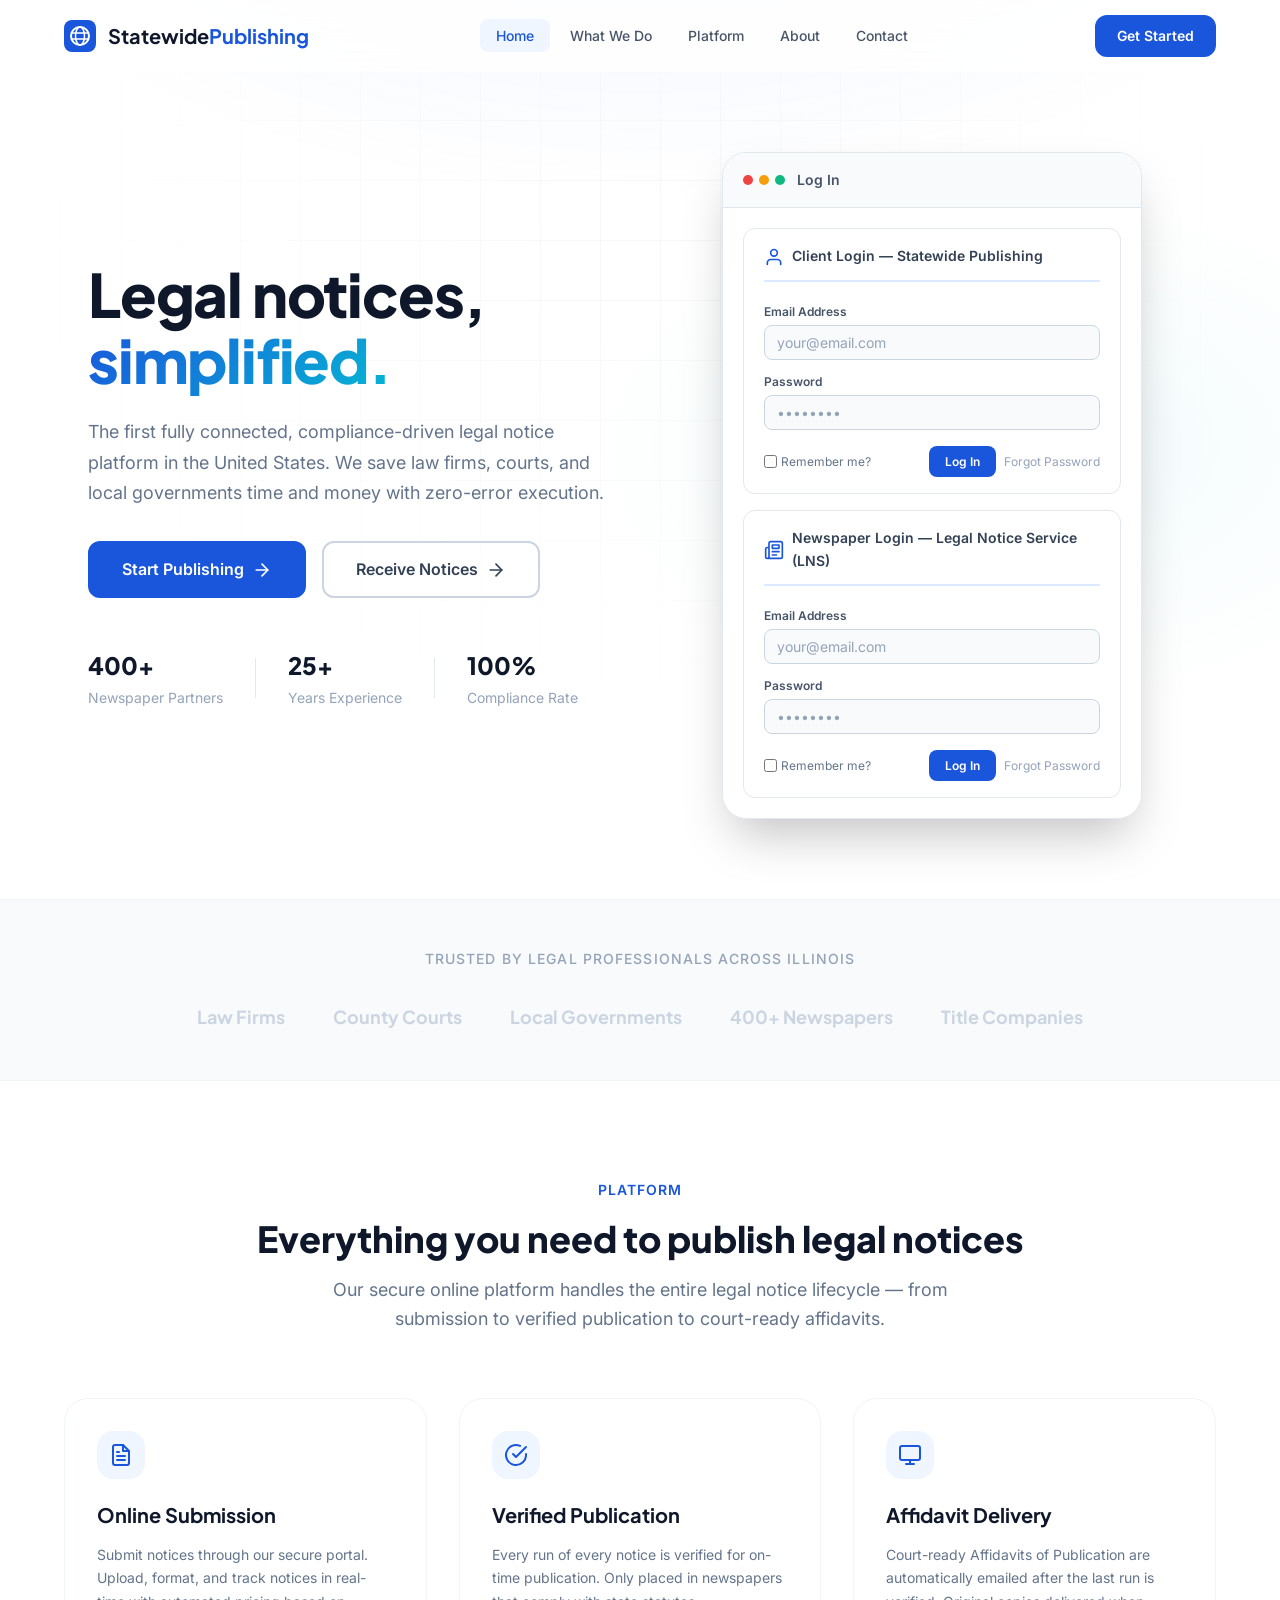
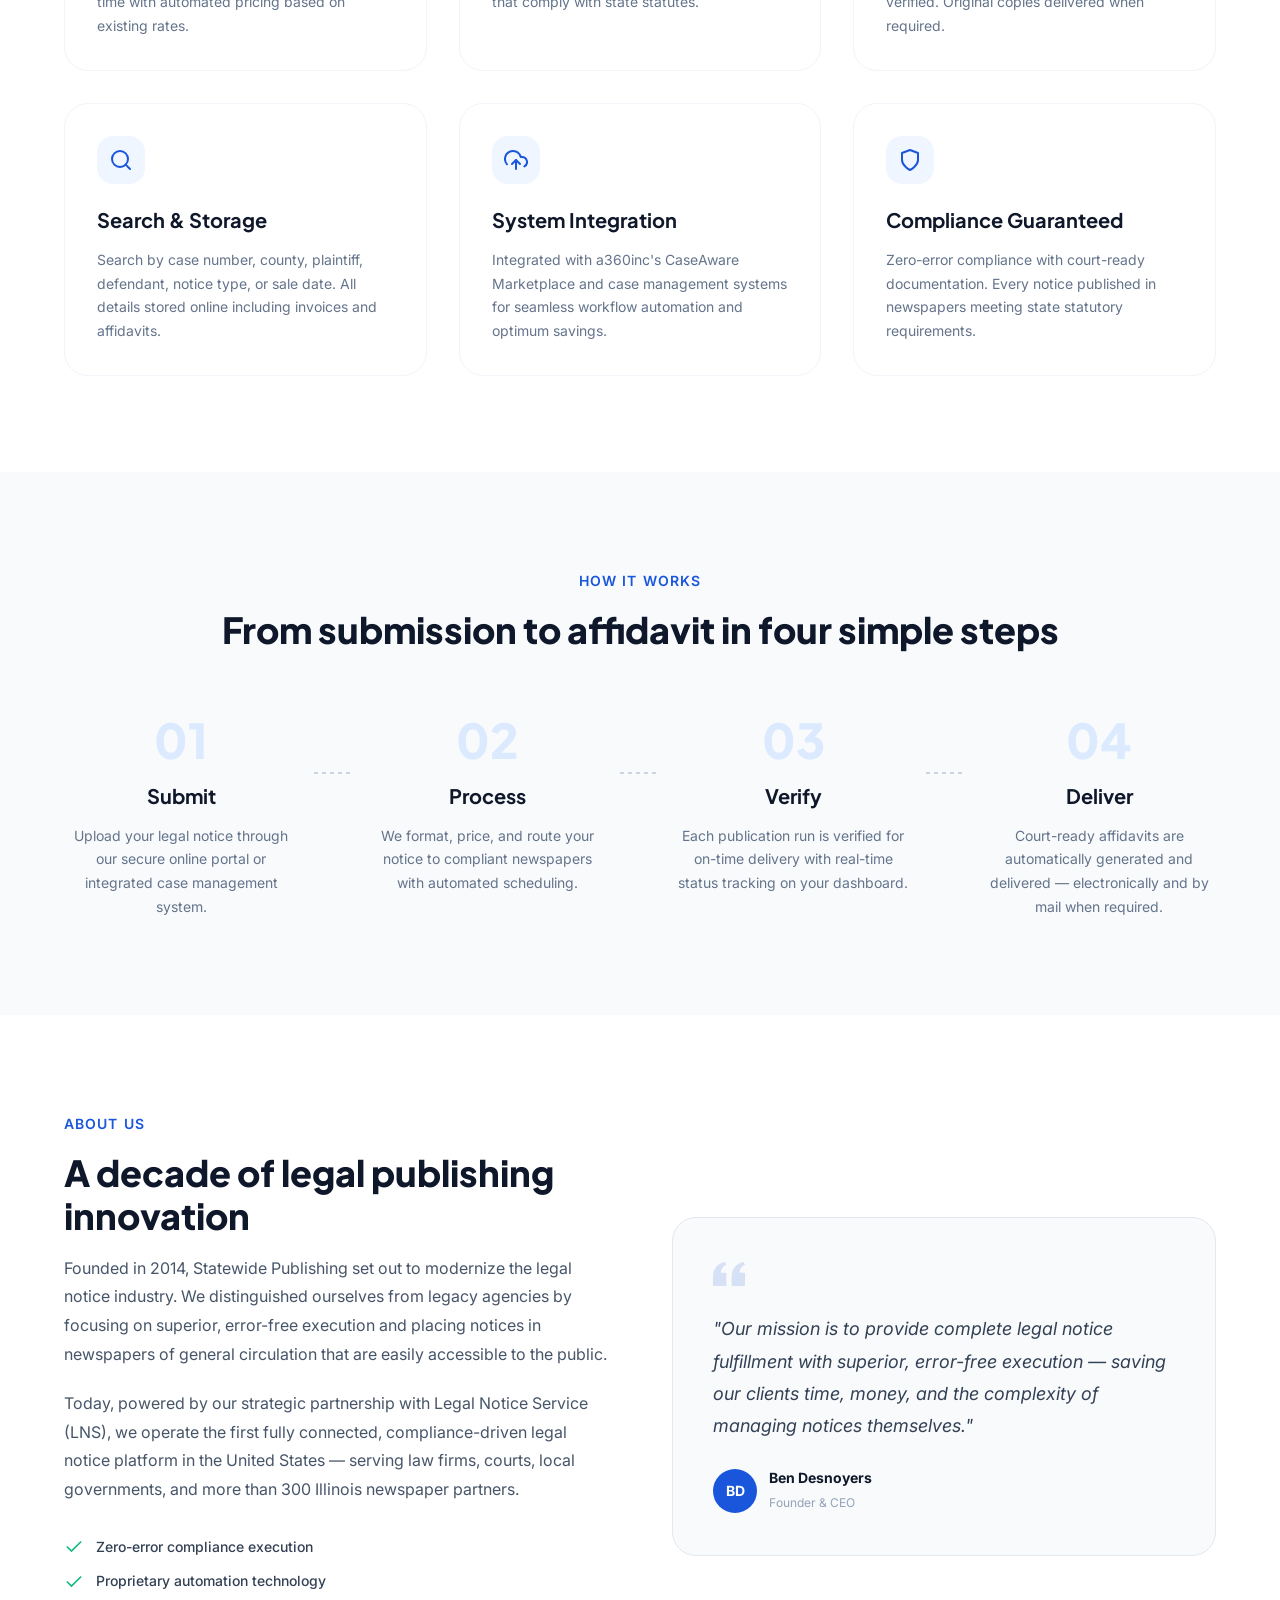
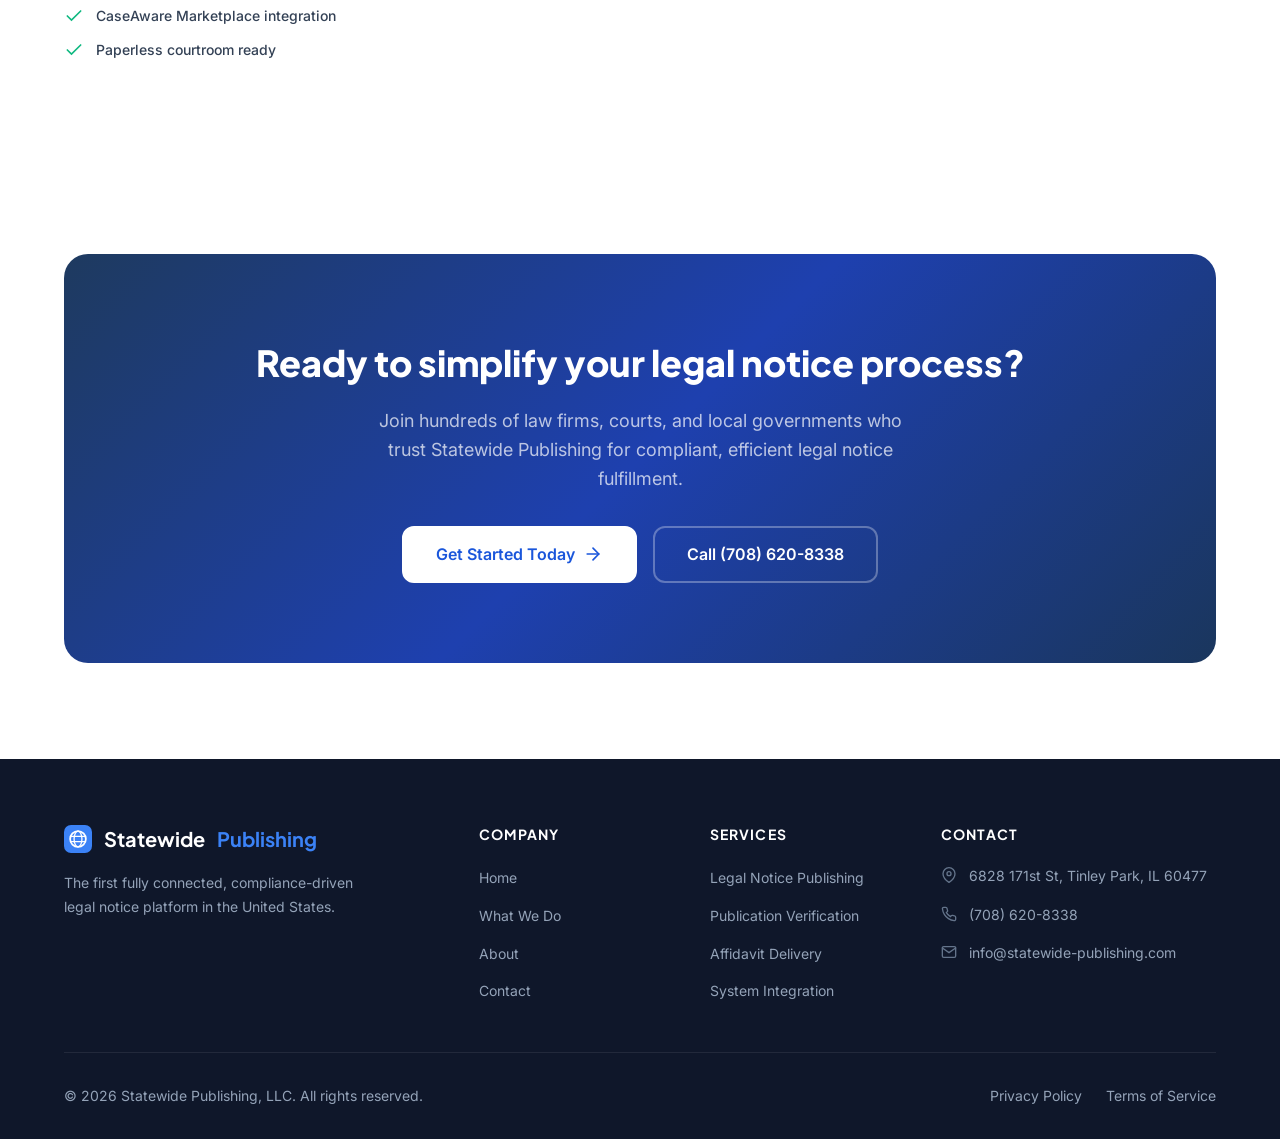
==== commit 070bb6f4: "Restore globe logo icon and partnership infographic across all pages - Replace hamburger logo icon w" ====
--- a/index.html
+++ b/index.html
@@ -19,7 +19,7 @@
         <span class="nav__logo-icon">
           <svg width="32" height="32" viewBox="0 0 32 32" fill="none" xmlns="http://www.w3.org/2000/svg">
             <rect width="32" height="32" rx="8" fill="currentColor"/>
-            <path d="M8 10h16M8 16h12M8 22h14" stroke="white" stroke-width="2.5" stroke-linecap="round"/>
+            <circle cx="16" cy="16" r="9" stroke="white" stroke-width="2"/><ellipse cx="16" cy="16" rx="4.5" ry="9" stroke="white" stroke-width="1.5"/><path d="M7.5 13h17M7.5 19h17" stroke="white" stroke-width="1.5" stroke-linecap="round"/>
           </svg>
         </span>
         <span class="nav__logo-text">Statewide<span class="accent">Publishing</span></span>
@@ -340,7 +340,7 @@
             <span class="nav__logo-icon">
               <svg width="28" height="28" viewBox="0 0 32 32" fill="none" xmlns="http://www.w3.org/2000/svg">
                 <rect width="32" height="32" rx="8" fill="currentColor"/>
-                <path d="M8 10h16M8 16h12M8 22h14" stroke="white" stroke-width="2.5" stroke-linecap="round"/>
+                <circle cx="16" cy="16" r="9" stroke="white" stroke-width="2"/><ellipse cx="16" cy="16" rx="4.5" ry="9" stroke="white" stroke-width="1.5"/><path d="M7.5 13h17M7.5 19h17" stroke="white" stroke-width="1.5" stroke-linecap="round"/>
               </svg>
             </span>
             Statewide<span class="accent">Publishing</span>
--- a/assets/css/styles.css
+++ b/assets/css/styles.css
@@ -1844,6 +1844,152 @@
   color: var(--color-primary);
 }
 
+/* --- Partnership Infographic (Contact page) --- */
+.partnership__visual {
+  display: flex;
+  align-items: center;
+  justify-content: center;
+  gap: 0;
+  margin-bottom: var(--space-10);
+  padding: var(--space-8) var(--space-4);
+  background: linear-gradient(135deg, var(--color-primary-50) 0%, rgba(255,255,255,0) 60%);
+  border-radius: var(--radius-2xl);
+  border: 1px solid var(--color-gray-200);
+}
+
+.partnership__spoke {
+  display: flex;
+  flex-direction: column;
+  align-items: center;
+  gap: var(--space-2);
+}
+
+.partnership__spoke-icon {
+  width: 56px;
+  height: 56px;
+  border-radius: 50%;
+  background: var(--color-white);
+  border: 2px solid var(--color-gray-200);
+  color: var(--color-gray-600);
+  display: flex;
+  align-items: center;
+  justify-content: center;
+  transition: all var(--transition-base);
+}
+
+.partnership__spoke--left .partnership__spoke-icon {
+  border-color: var(--color-primary-100);
+  color: var(--color-primary);
+}
+
+.partnership__spoke--right .partnership__spoke-icon {
+  border-color: #99f6e4;
+  color: #0d9488;
+}
+
+.partnership__spoke-label {
+  font-size: var(--text-xs);
+  font-weight: 600;
+  color: var(--color-gray-600);
+  text-transform: uppercase;
+  letter-spacing: 0.05em;
+}
+
+.partnership__connector {
+  width: 48px;
+  height: 2px;
+  background: repeating-linear-gradient(
+    90deg,
+    var(--color-gray-300) 0px,
+    var(--color-gray-300) 6px,
+    transparent 6px,
+    transparent 12px
+  );
+  flex-shrink: 0;
+}
+
+.partnership__hub {
+  width: 100px;
+  height: 100px;
+  border-radius: 50%;
+  background: linear-gradient(135deg, var(--color-primary), #2563eb);
+  color: var(--color-white);
+  display: flex;
+  align-items: center;
+  justify-content: center;
+  text-align: center;
+  flex-shrink: 0;
+  box-shadow: 0 8px 24px rgba(26, 86, 219, 0.3);
+}
+
+.partnership__hub-text {
+  font-family: var(--font-display);
+  font-size: var(--text-sm);
+  font-weight: 700;
+  line-height: 1.3;
+}
+
+.partnership__hub-text small {
+  font-size: var(--text-xs);
+  font-weight: 500;
+  opacity: 0.85;
+}
+
+.partnership__features {
+  display: flex;
+  flex-direction: column;
+  gap: var(--space-5);
+}
+
+.partnership__feature {
+  display: flex;
+  gap: var(--space-4);
+  padding: var(--space-5);
+  border-radius: var(--radius-xl);
+  border: 1px solid var(--color-gray-200);
+  transition: all var(--transition-base);
+}
+
+.partnership__feature:hover {
+  border-color: var(--color-primary-100);
+  box-shadow: var(--shadow-md);
+}
+
+.partnership__feature-icon {
+  width: 44px;
+  height: 44px;
+  border-radius: var(--radius-lg);
+  background: var(--color-primary-50);
+  color: var(--color-primary);
+  display: flex;
+  align-items: center;
+  justify-content: center;
+  flex-shrink: 0;
+}
+
+.partnership__feature-icon--teal {
+  background: #f0fdfa;
+  color: #0d9488;
+}
+
+.partnership__feature-icon--green {
+  background: #f0fdf4;
+  color: #16a34a;
+}
+
+.partnership__feature h4 {
+  font-size: var(--text-sm);
+  font-weight: 700;
+  color: var(--color-gray-900);
+  margin-bottom: var(--space-1);
+}
+
+.partnership__feature p {
+  font-size: var(--text-sm);
+  color: var(--color-gray-500);
+  line-height: 1.5;
+}
+
 /* Contact Form */
 .contact__form-card {
   background: var(--color-white);
@@ -1921,6 +2067,24 @@
     grid-template-columns: 1fr;
   }
 
+  .partnership__visual {
+    padding: var(--space-6) var(--space-2);
+  }
+
+  .partnership__connector {
+    width: 32px;
+  }
+
+  .partnership__hub {
+    width: 80px;
+    height: 80px;
+  }
+
+  .partnership__spoke-icon {
+    width: 48px;
+    height: 48px;
+  }
+
   .form__row {
     grid-template-columns: 1fr;
   }
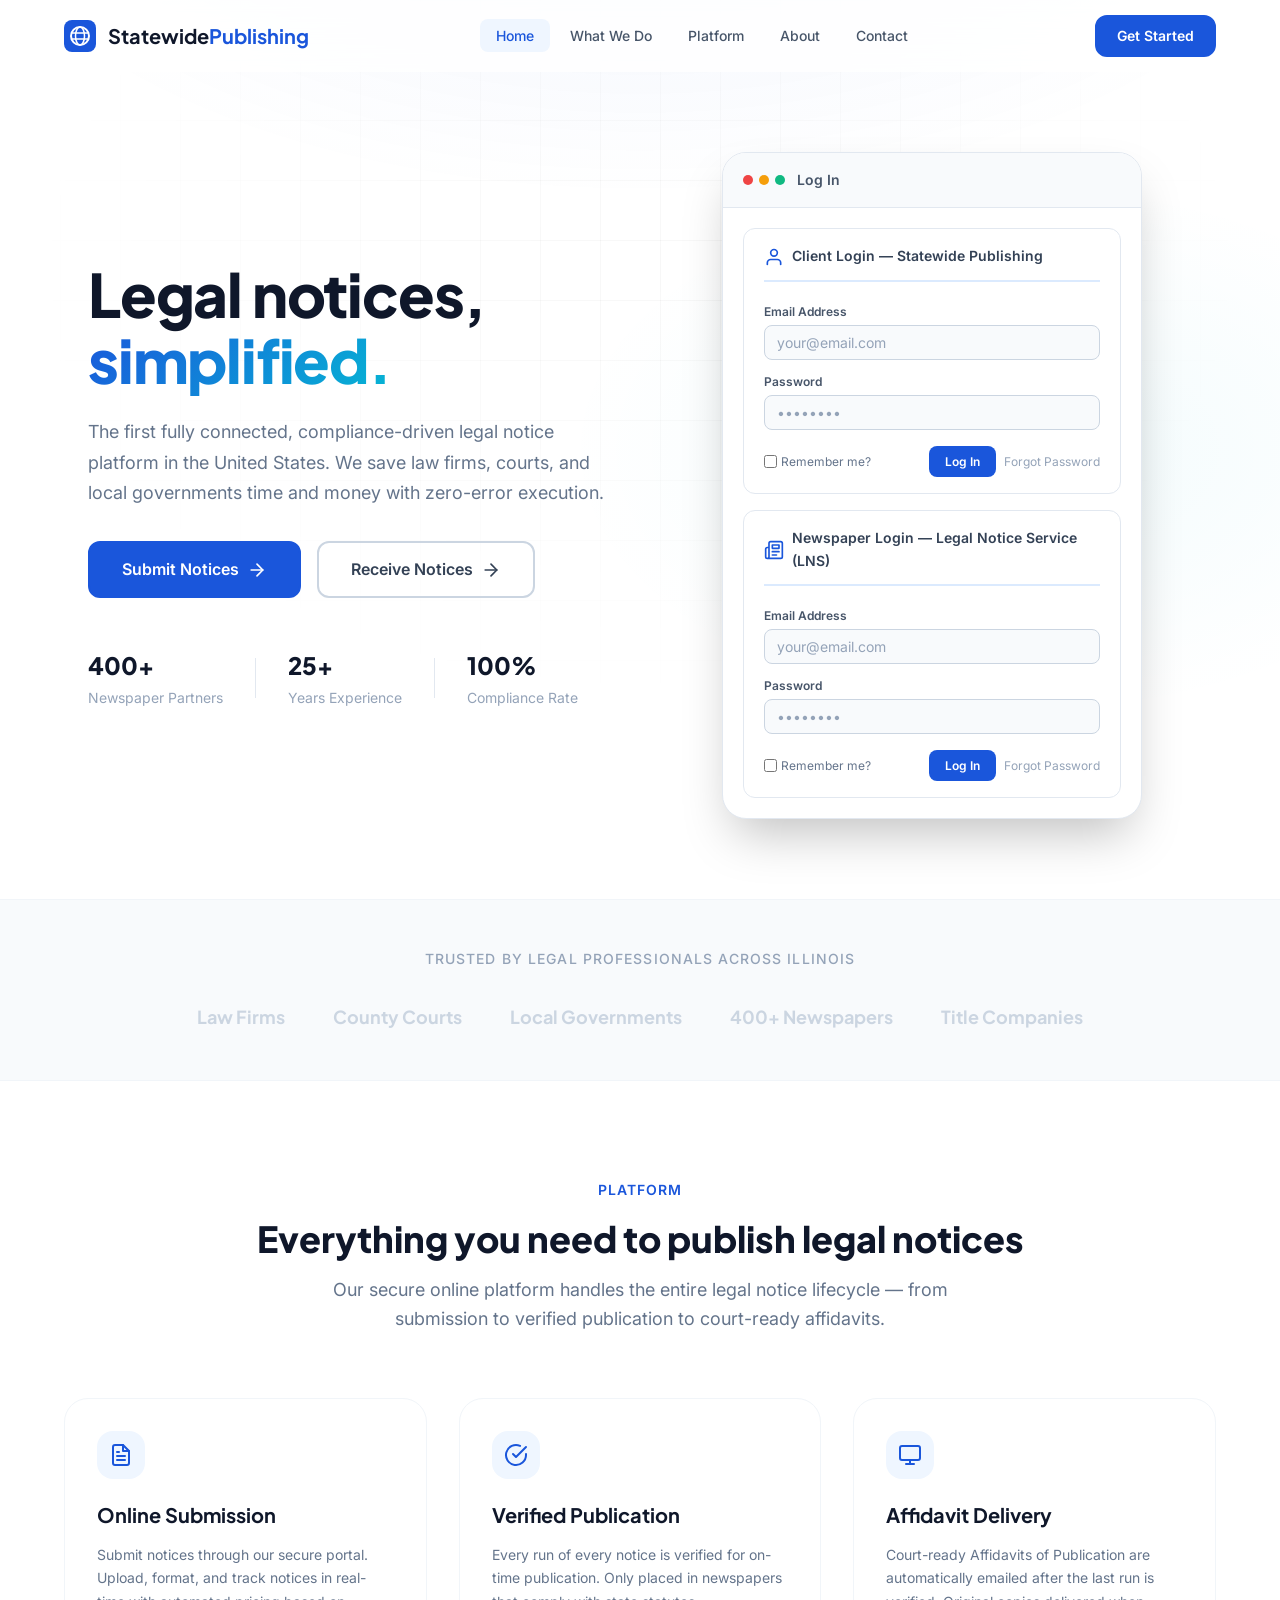
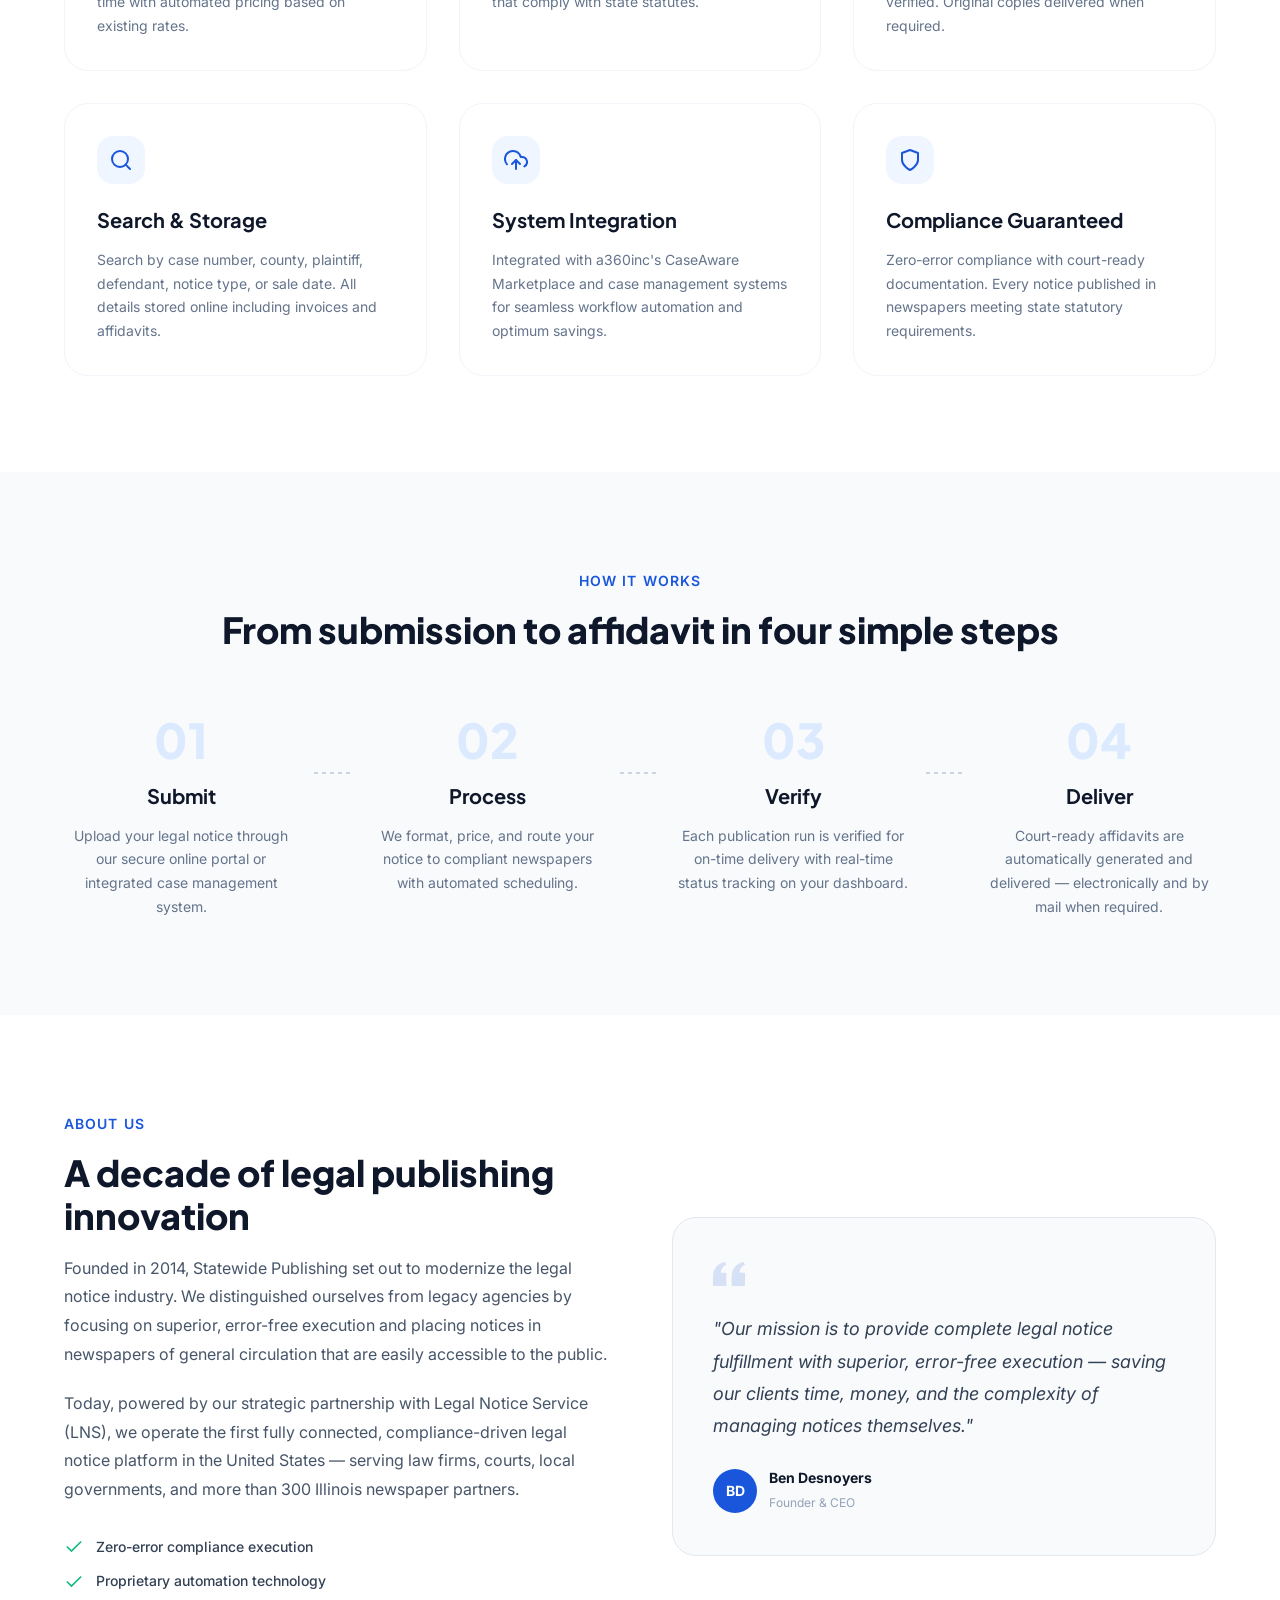
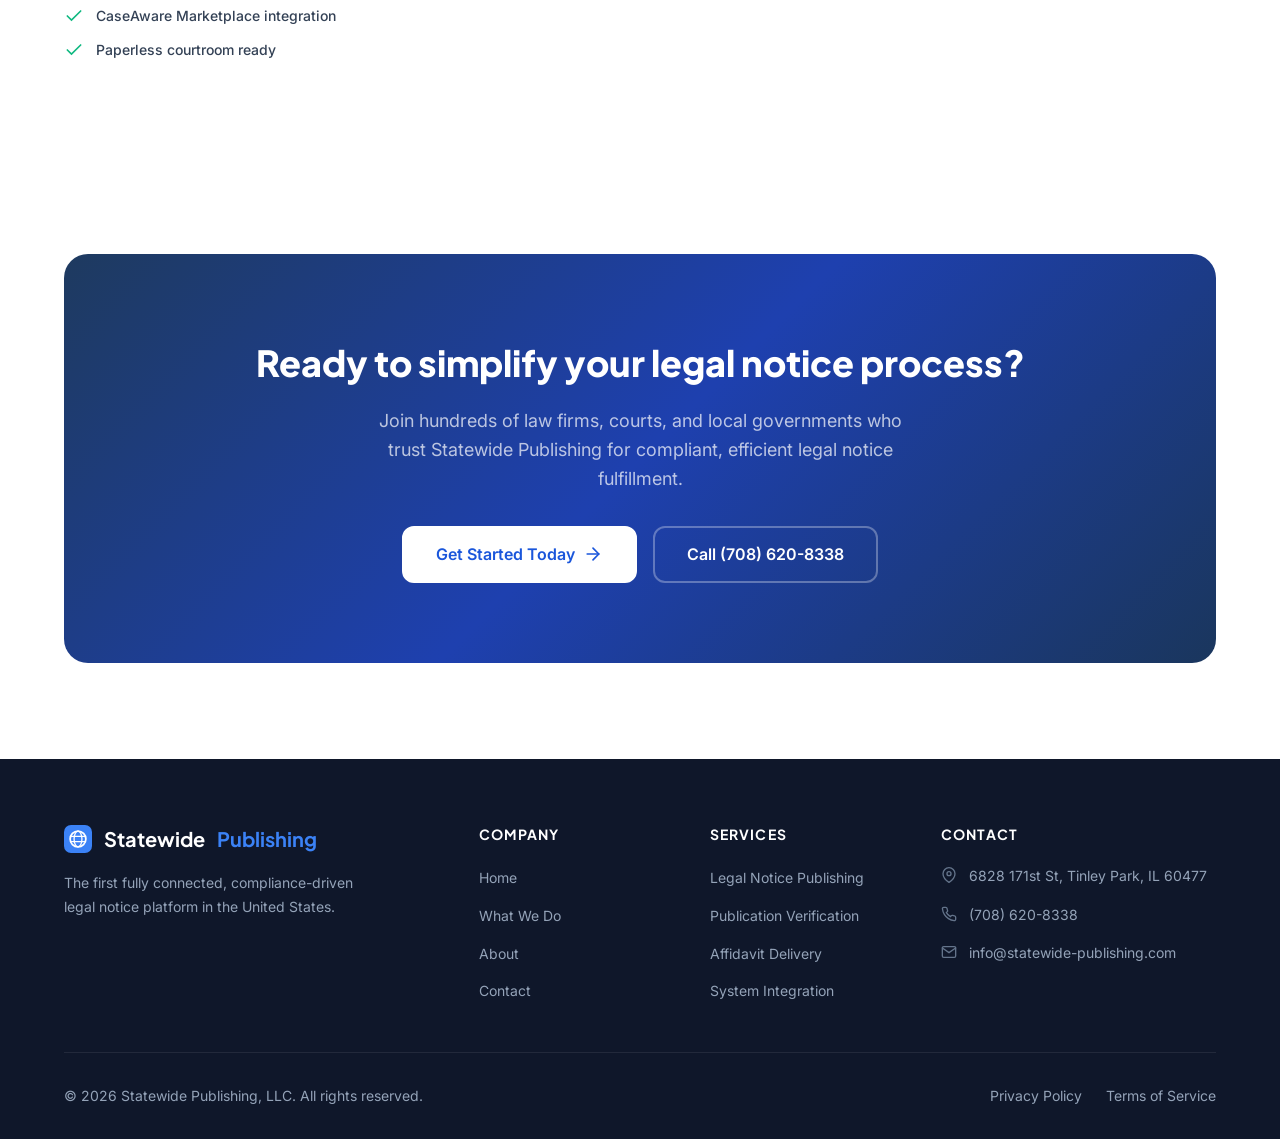
==== commit ce90043e: "Update hero CTA button text to Submit Notices Co-Authored-By: Claude Opus 4.6 <noreply@anthropic.com" ====
--- a/index.html
+++ b/index.html
@@ -9,6 +9,7 @@
   <link rel="preconnect" href="https://fonts.googleapis.com">
   <link rel="preconnect" href="https://fonts.gstatic.com" crossorigin>
   <link href="https://fonts.googleapis.com/css2?family=Inter:wght@300;400;500;600;700;800&family=Plus+Jakarta+Sans:wght@500;600;700;800&display=swap" rel="stylesheet">
+  <link rel="icon" type="image/svg+xml" href="assets/favicon.svg">
   <link rel="stylesheet" href="assets/css/styles.css">
 </head>
 <body>
@@ -63,7 +64,7 @@
           </p>
           <div class="hero__actions" data-animate="fade-up" data-delay="200">
             <a href="contact.html" class="btn btn--primary btn--lg">
-              Start Publishing
+              Submit Notices
               <svg width="20" height="20" viewBox="0 0 24 24" fill="none" stroke="currentColor" stroke-width="2" stroke-linecap="round" stroke-linejoin="round"><line x1="5" y1="12" x2="19" y2="12"/><polyline points="12 5 19 12 12 19"/></svg>
             </a>
             <a href="contact.html" class="btn btn--outline btn--lg">
--- a/assets/css/styles.css
+++ b/assets/css/styles.css
@@ -373,6 +373,9 @@
 
   .nav__link {
     padding: var(--space-3) var(--space-4);
+    min-height: 44px;
+    display: flex;
+    align-items: center;
     font-size: var(--text-base);
     border-radius: var(--radius-lg);
   }
@@ -1179,6 +1182,10 @@
 }
 
 @media (max-width: 768px) {
+  .hero__card {
+    max-width: 100%;
+  }
+
   .hero__stats {
     flex-wrap: wrap;
     gap: var(--space-6);
@@ -1194,6 +1201,20 @@
   }
 
   .hero__actions .btn {
+    justify-content: center;
+  }
+
+  .login-portal__actions {
+    flex-direction: column;
+    align-items: stretch;
+    gap: var(--space-2);
+  }
+
+  .login-portal__buttons {
+    justify-content: space-between;
+  }
+
+  .login-portal__remember {
     justify-content: center;
   }
 
@@ -1241,7 +1262,7 @@
 
 @media (max-width: 480px) {
   .container {
-    padding: 0 var(--space-4);
+    padding: 0 var(--space-5);
   }
 
   .trusted__logos {
@@ -1250,6 +1271,65 @@
 
   .feature-card {
     padding: var(--space-6);
+  }
+
+  .btn--sm {
+    min-height: 44px;
+    display: inline-flex;
+    align-items: center;
+  }
+
+  .form__input,
+  .form__select,
+  .form__textarea,
+  .login-portal__input {
+    min-height: 44px;
+    font-size: var(--text-base);
+  }
+
+  .login-portal__btn {
+    min-height: 44px;
+    padding: var(--space-2) var(--space-5);
+  }
+}
+
+@media (max-width: 360px) {
+  .partnership__connector {
+    width: 20px;
+  }
+
+  .partnership__hub {
+    width: 70px;
+    height: 70px;
+  }
+
+  .partnership__hub-text {
+    font-size: var(--text-xs);
+  }
+
+  .partnership__spoke-icon {
+    width: 40px;
+    height: 40px;
+  }
+
+  .partnership__spoke-icon svg {
+    width: 18px;
+    height: 18px;
+  }
+
+  .service-mock__flow {
+    flex-wrap: wrap;
+    justify-content: center;
+    gap: var(--space-2);
+  }
+
+  .service-mock__flow-connector {
+    display: none;
+  }
+
+  .service-mock__node {
+    flex-direction: row;
+    gap: var(--space-2);
   }
 }
 
@@ -1779,6 +1859,21 @@
 
   .service-mock__flow {
     gap: var(--space-1);
+  }
+
+  .service-mock__node-icon {
+    width: 40px;
+    height: 40px;
+  }
+
+  .service-mock__node-icon svg {
+    width: 16px;
+    height: 16px;
+  }
+
+  .service-mock__flow-connector svg {
+    width: 18px;
+    height: 18px;
   }
 }
 
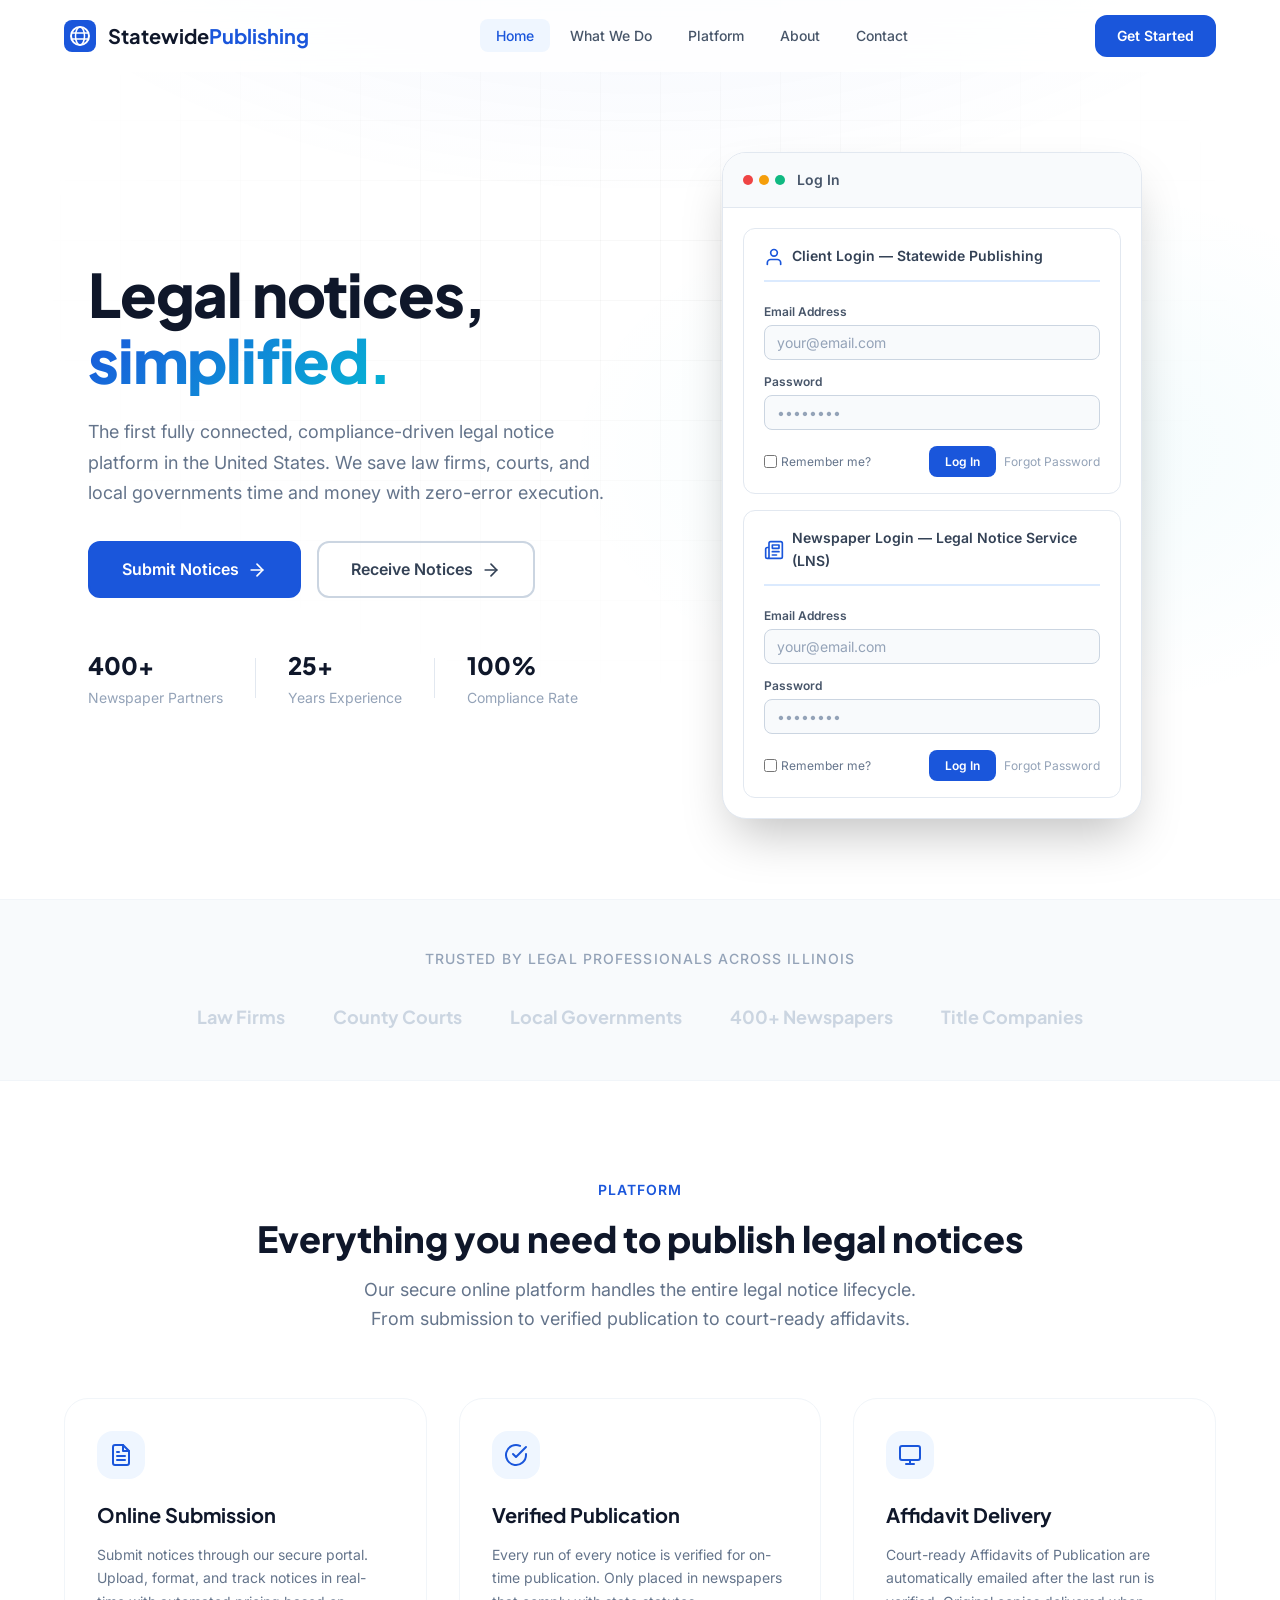
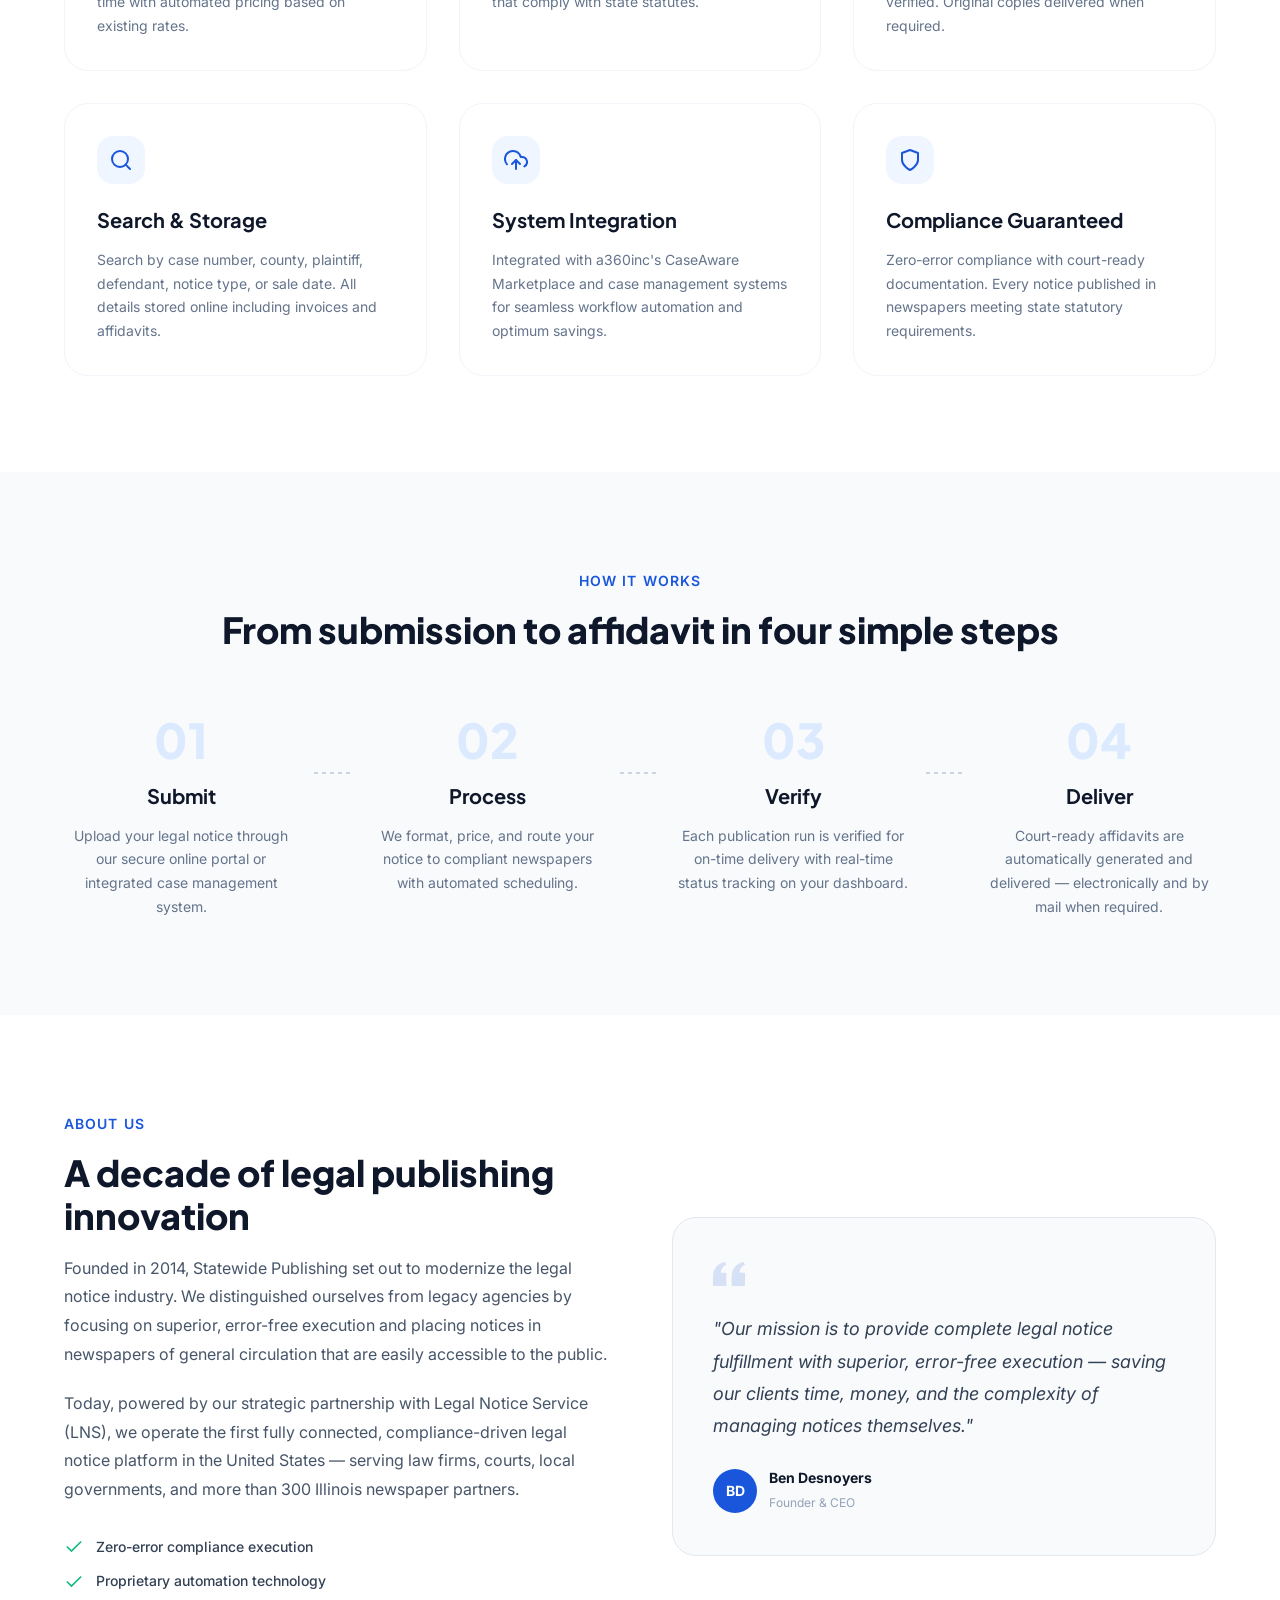
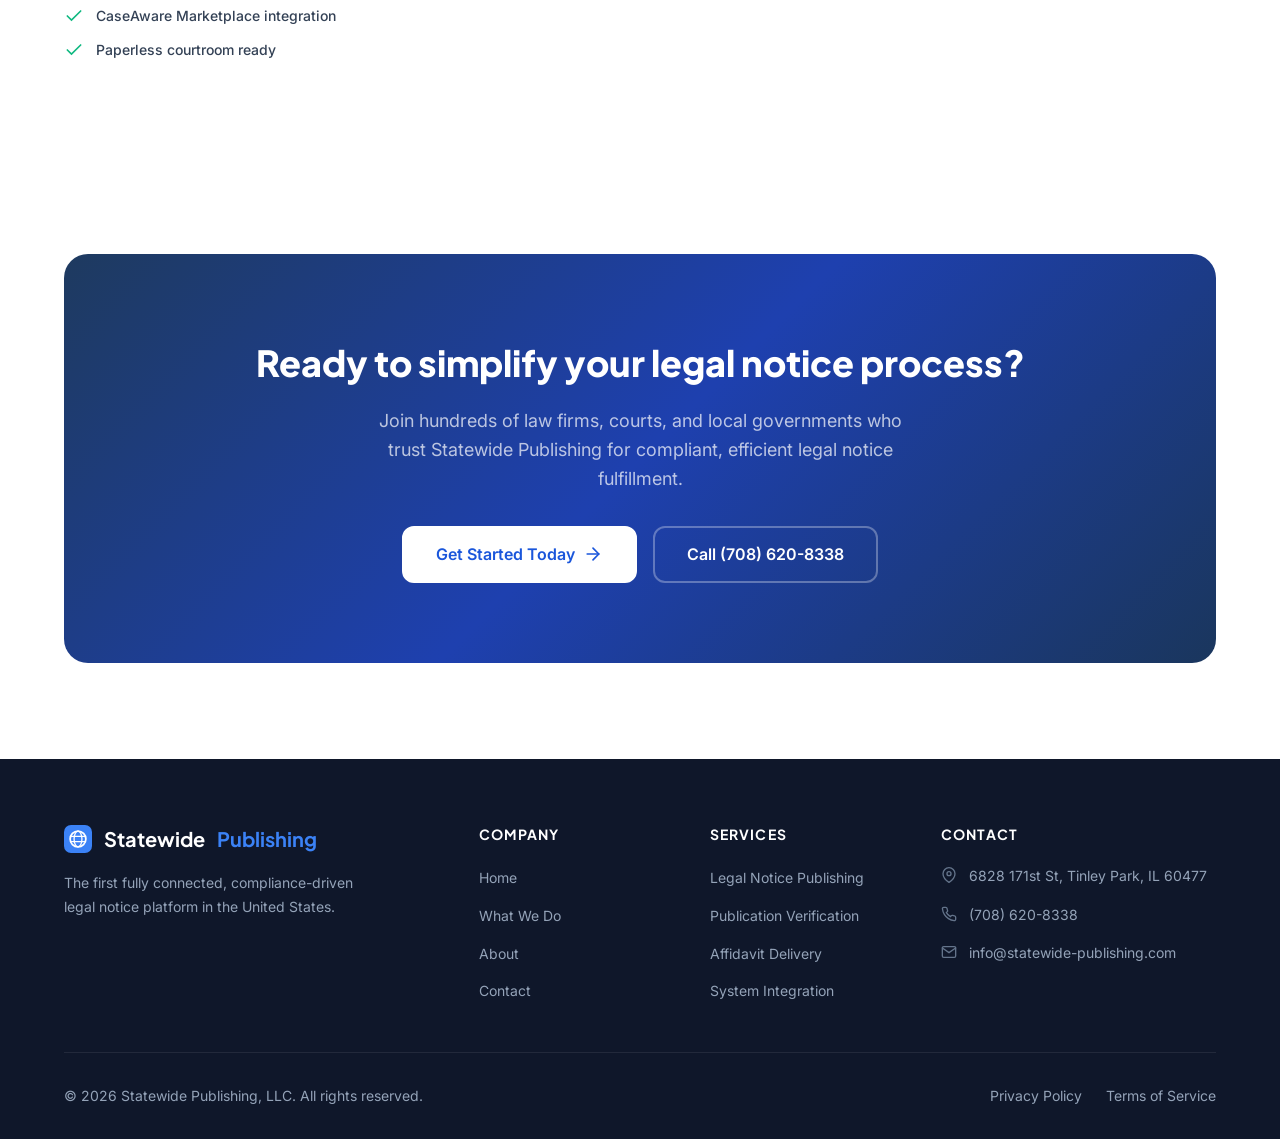
==== commit 98b66ef4: "Split lifecycle description into two lines for readability Co-Authored-By: Claude Opus 4.6 <noreply@" ====
--- a/index.html
+++ b/index.html
@@ -168,7 +168,7 @@
         <div class="section-header" data-animate="fade-up">
           <span class="section-tag">Platform</span>
           <h2 class="section-title">Everything you need to publish legal notices</h2>
-          <p class="section-description">Our secure online platform handles the entire legal notice lifecycle — from submission to verified publication to court-ready affidavits.</p>
+          <p class="section-description">Our secure online platform handles the entire legal notice lifecycle.<br>From submission to verified publication to court-ready affidavits.</p>
         </div>
         <div class="features__grid">
           <div class="feature-card" data-animate="fade-up" data-delay="0">
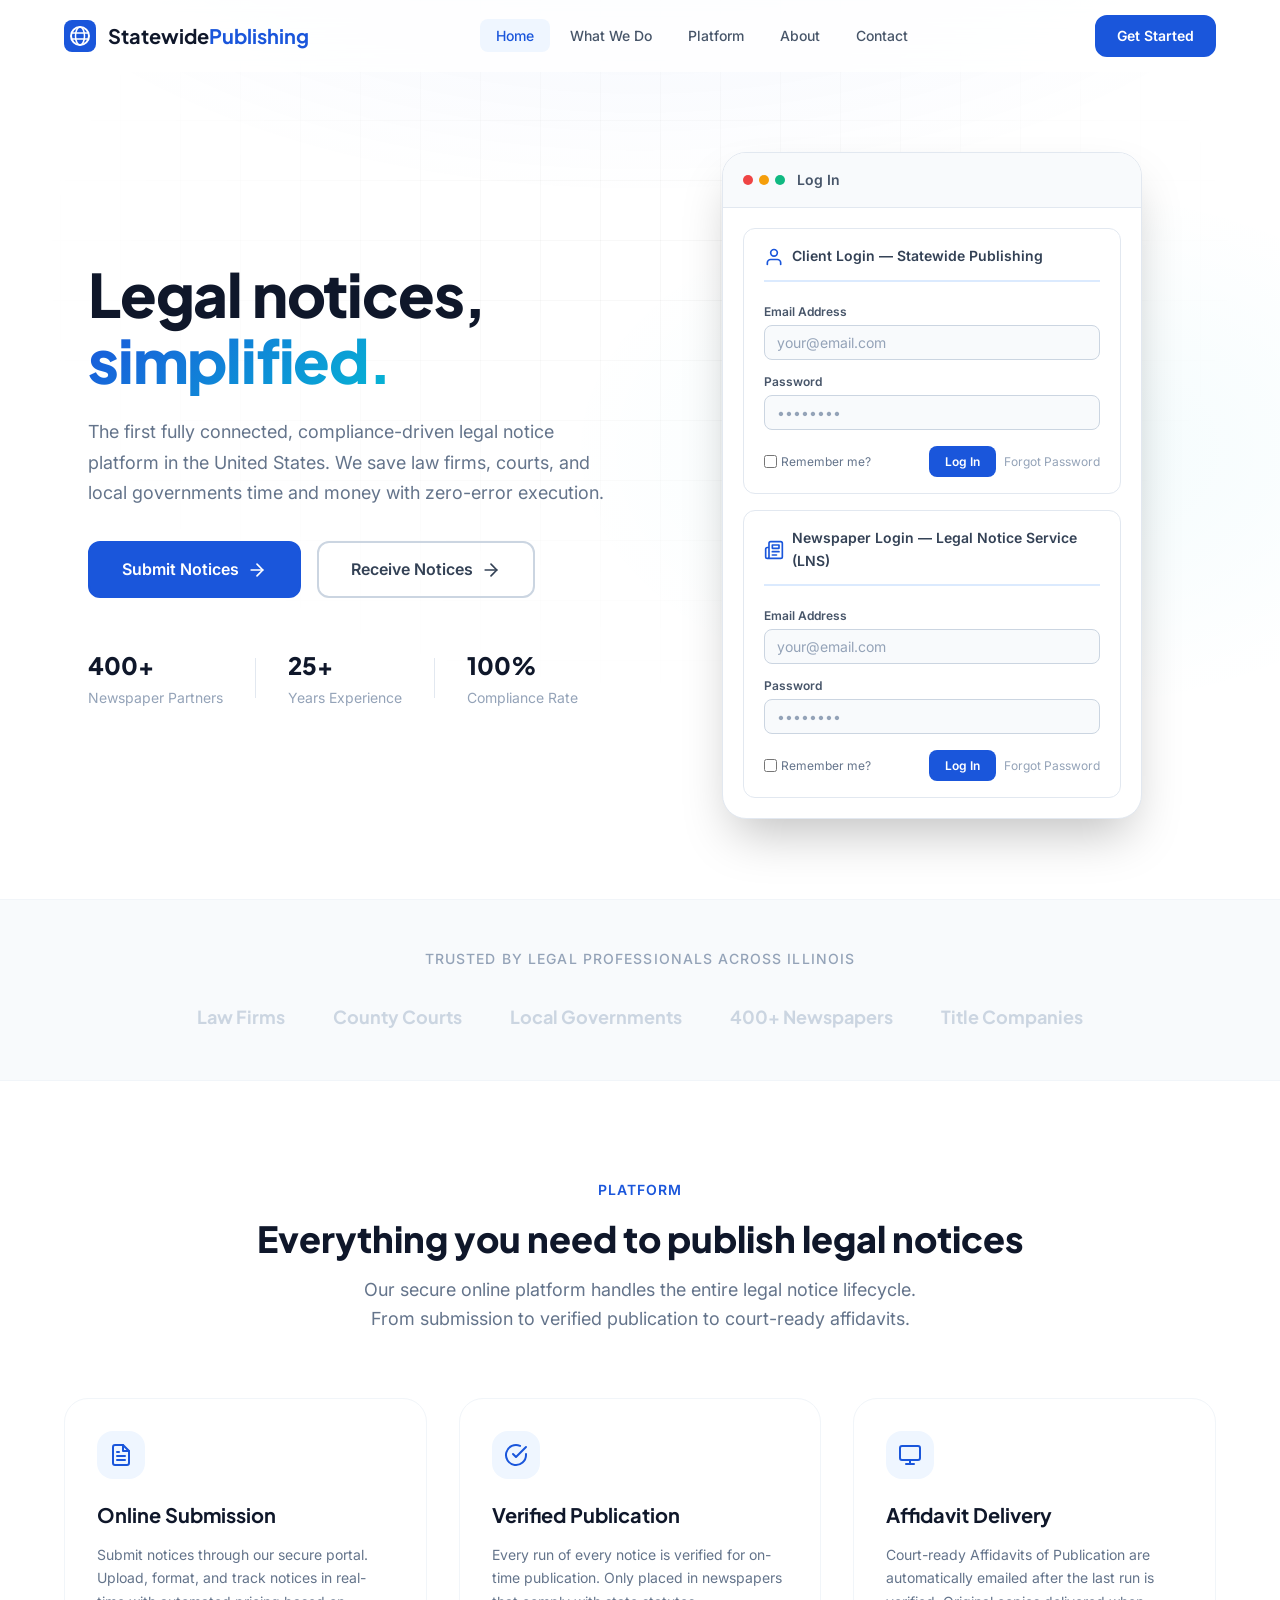
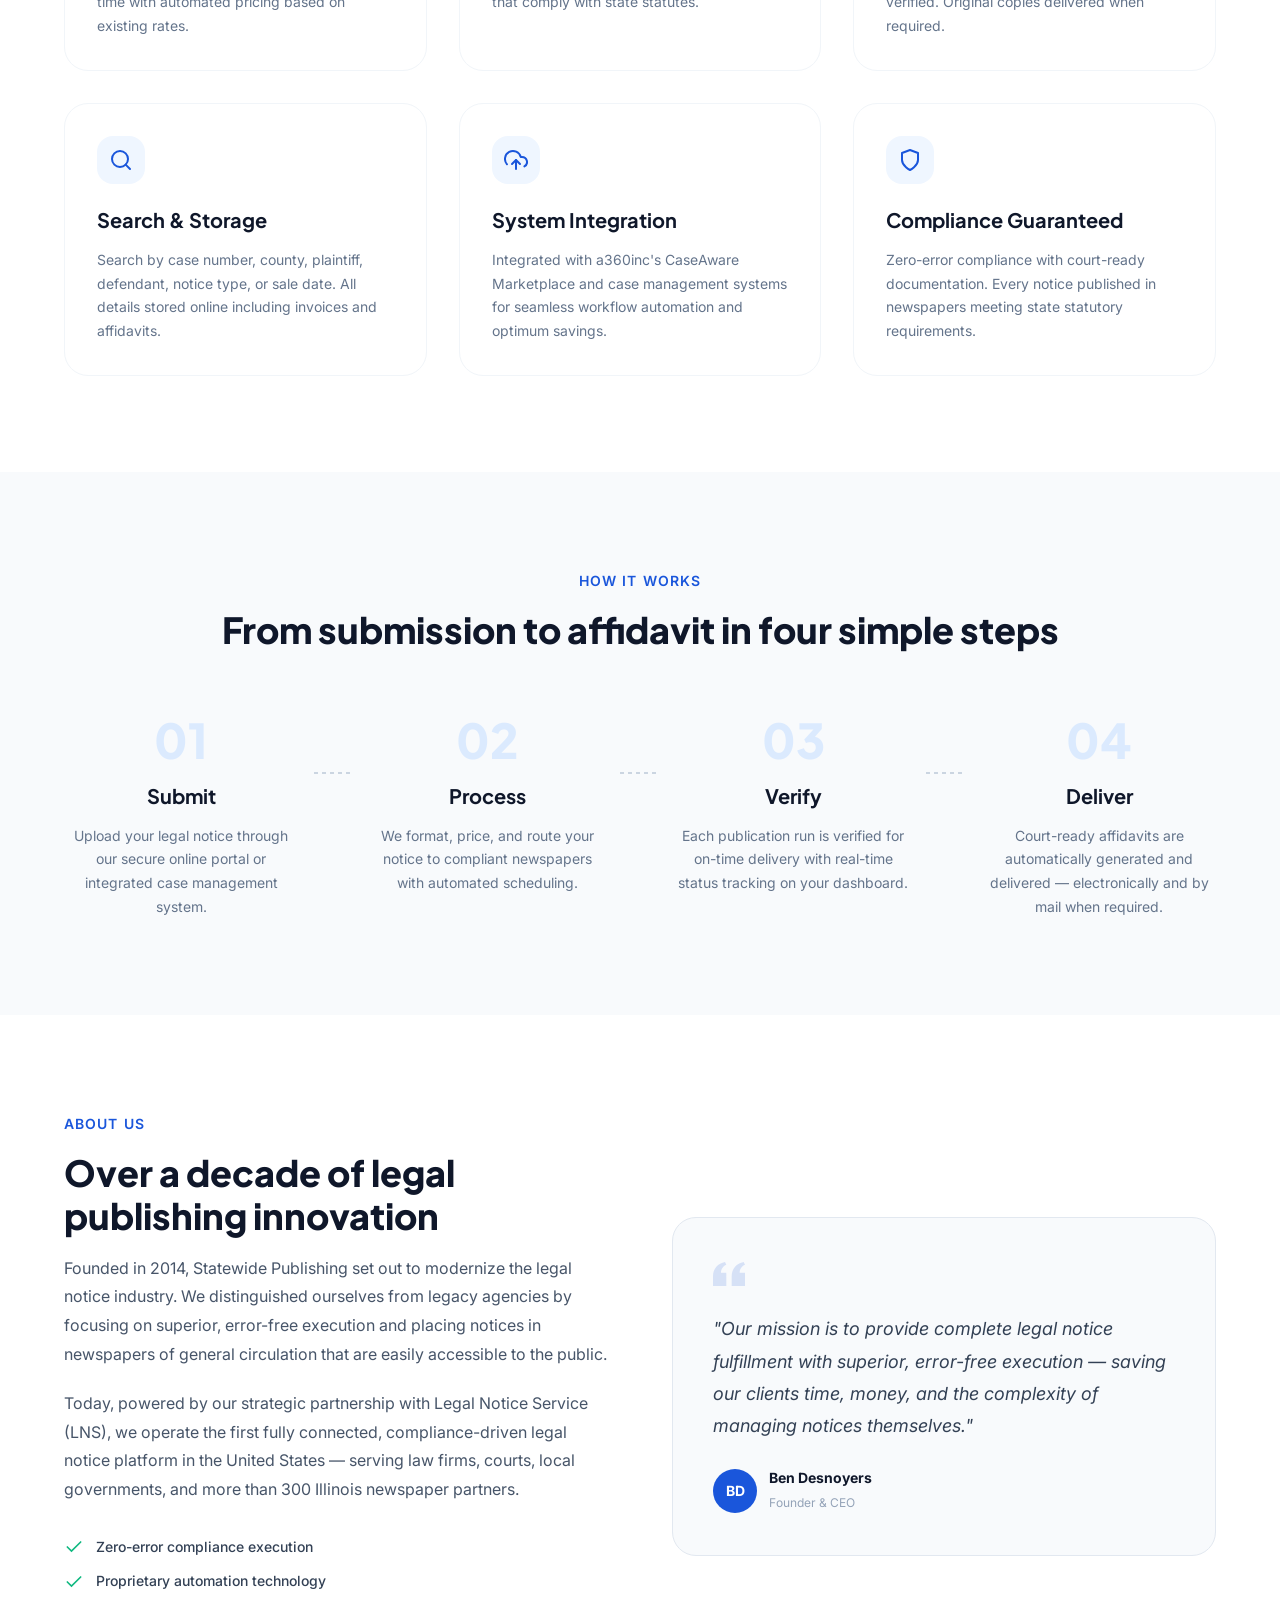
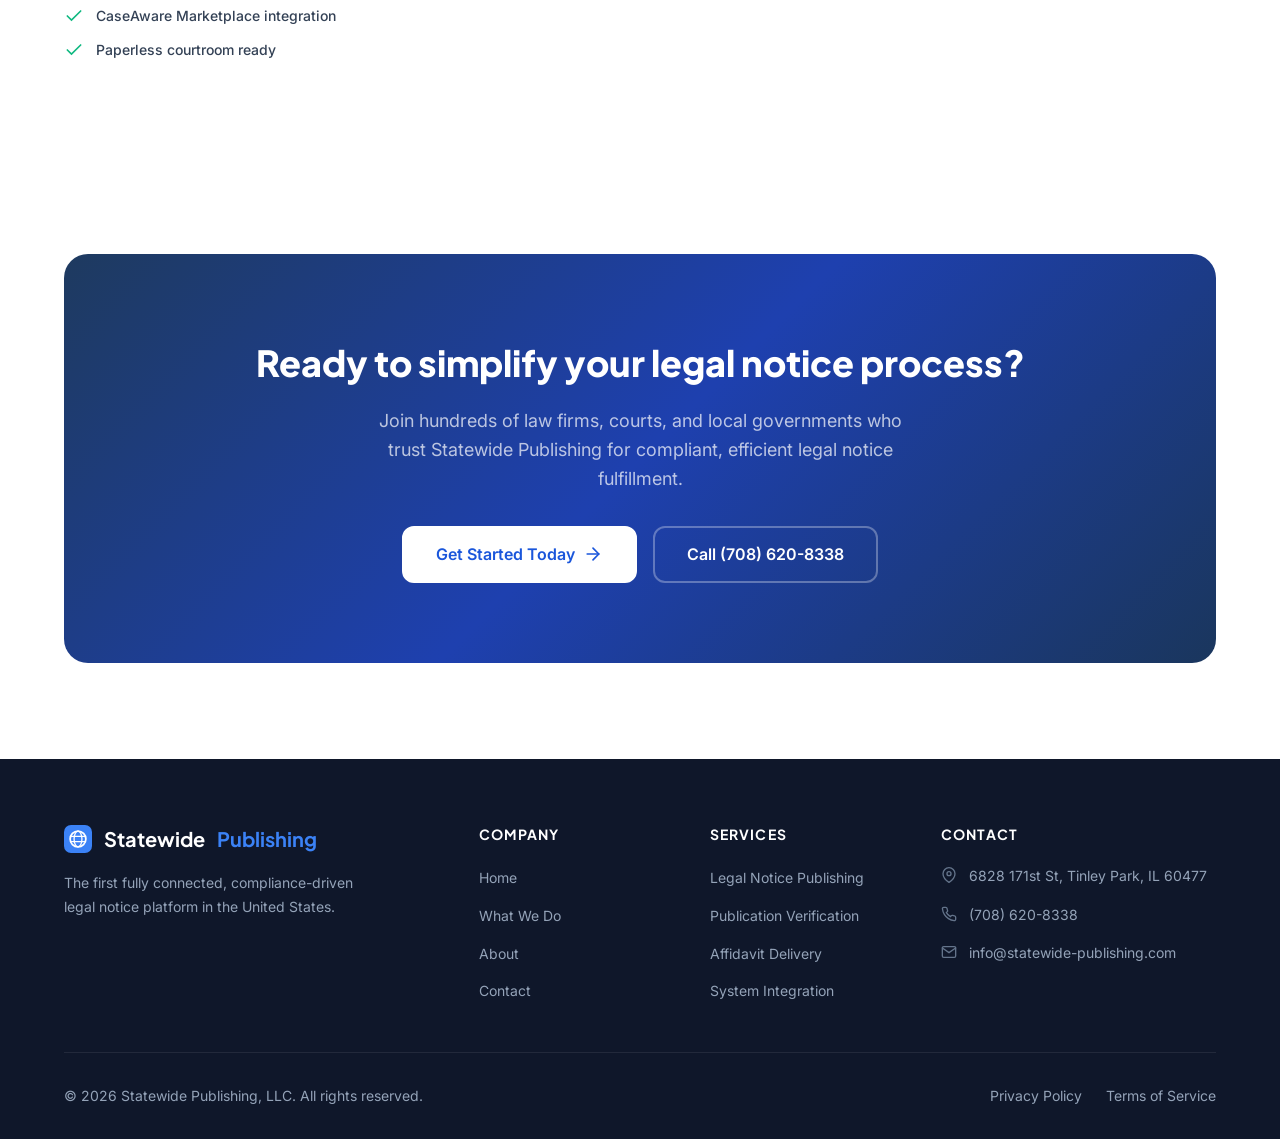
==== commit dc8b86c8: "Update about us heading to Over a decade of legal publishing innovation Co-Authored-By: Claude Opus " ====
--- a/index.html
+++ b/index.html
@@ -264,7 +264,7 @@
         <div class="about__grid">
           <div class="about__content" data-animate="fade-right">
             <span class="section-tag">About Us</span>
-            <h2 class="section-title">A decade of legal publishing innovation</h2>
+            <h2 class="section-title">Over a decade of legal publishing innovation</h2>
             <p class="about__text">
               Founded in 2014, Statewide Publishing set out to modernize the legal notice industry. We distinguished ourselves from legacy agencies by focusing on superior, error-free execution and placing notices in newspapers of general circulation that are easily accessible to the public.
             </p>
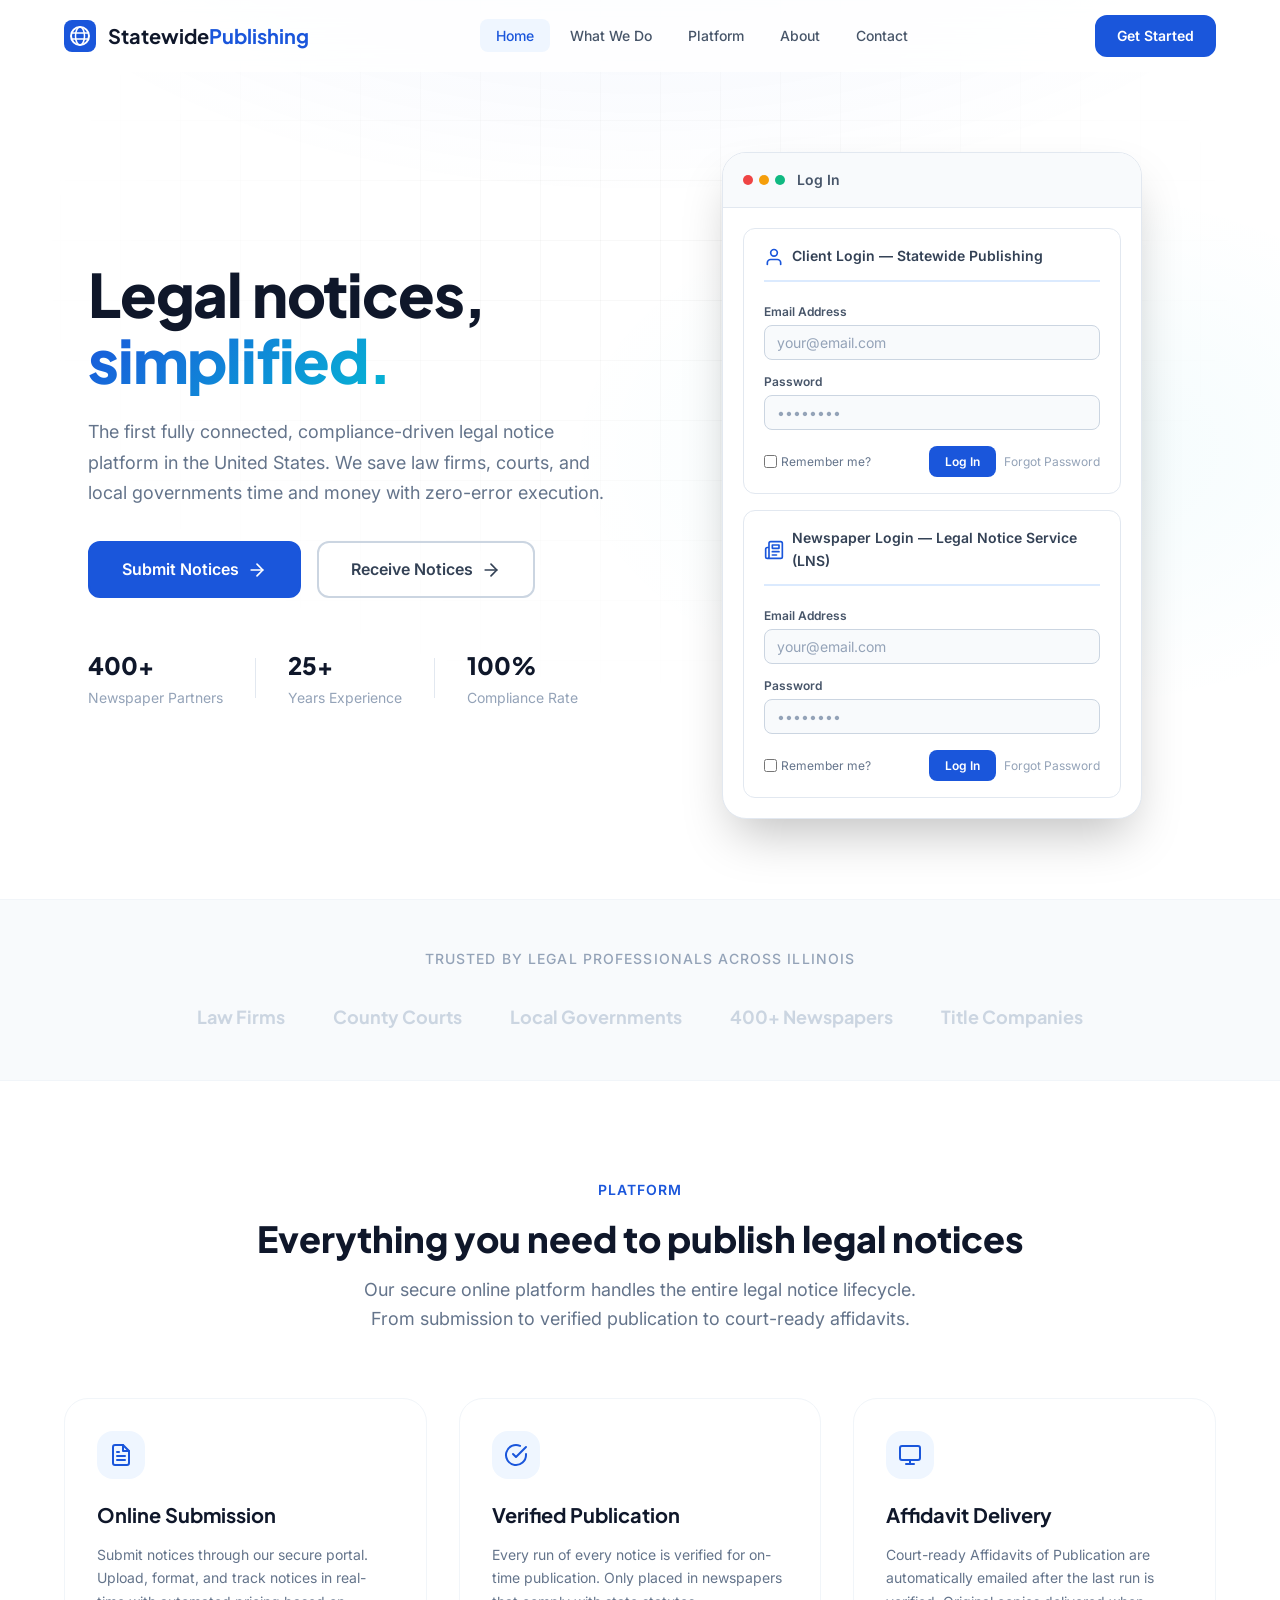
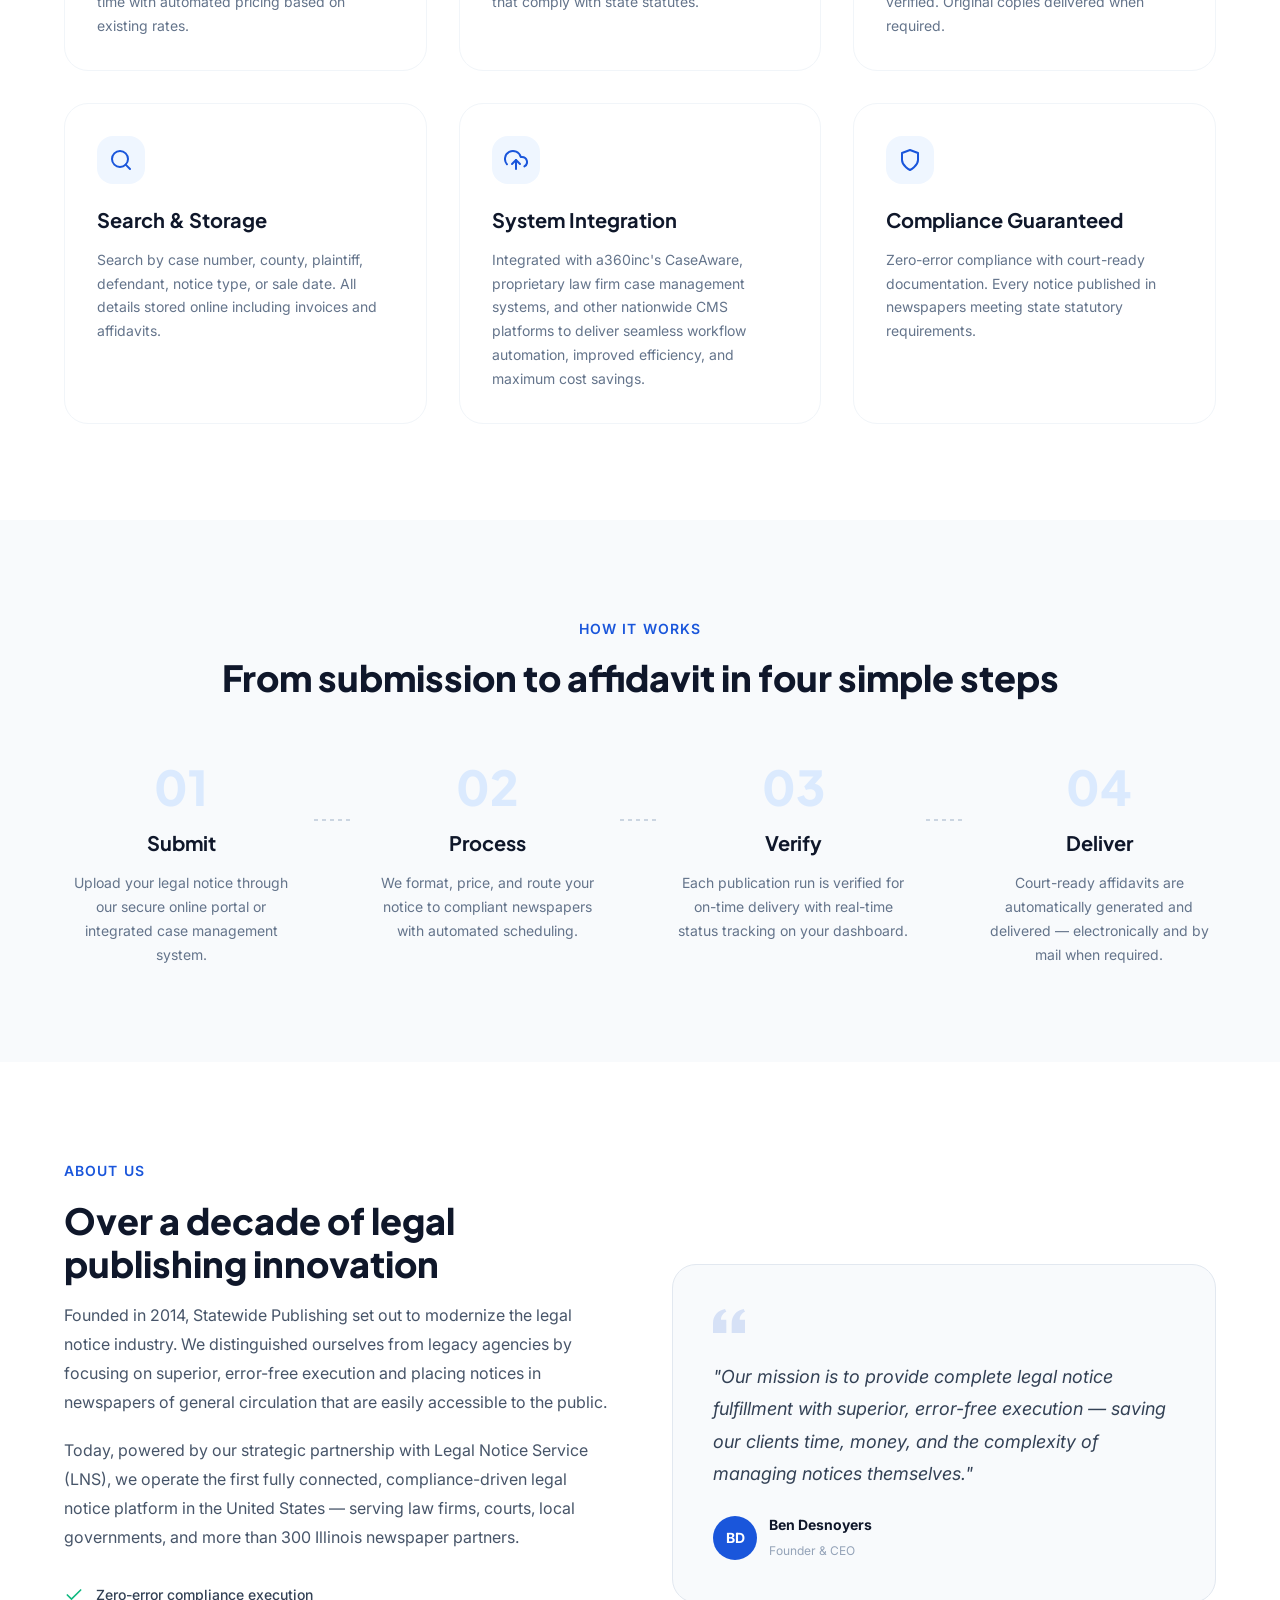
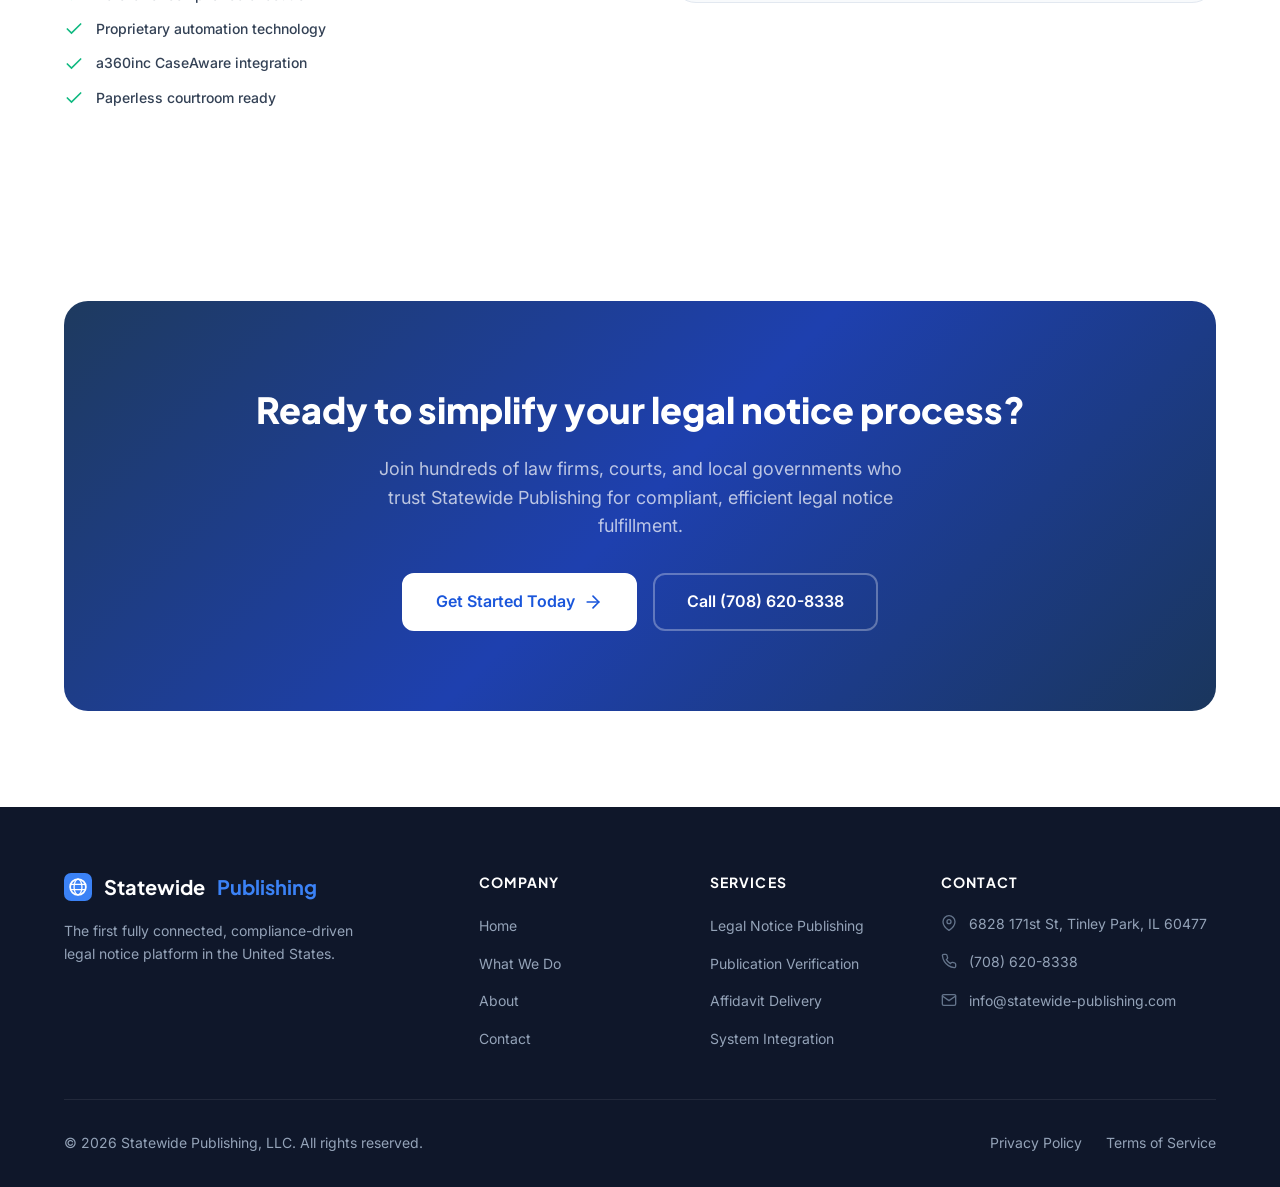
==== commit bb4c2f48: "Update integration copy to broader CMS framing Replace "CaseAware Marketplace" positioning with "Cas" ====
--- a/index.html
+++ b/index.html
@@ -204,7 +204,7 @@
               <svg width="24" height="24" viewBox="0 0 24 24" fill="none" stroke="currentColor" stroke-width="2" stroke-linecap="round" stroke-linejoin="round"><polyline points="16 16 12 12 8 16"/><line x1="12" y1="12" x2="12" y2="21"/><path d="M20.39 18.39A5 5 0 0 0 18 9h-1.26A8 8 0 1 0 3 16.3"/></svg>
             </div>
             <h3 class="feature-card__title">System Integration</h3>
-            <p class="feature-card__description">Integrated with a360inc's CaseAware Marketplace and case management systems for seamless workflow automation and optimum savings.</p>
+            <p class="feature-card__description">Integrated with a360inc's CaseAware, proprietary law firm case management systems, and other nationwide CMS platforms to deliver seamless workflow automation, improved efficiency, and maximum cost savings.</p>
           </div>
           <div class="feature-card" data-animate="fade-up" data-delay="500">
             <div class="feature-card__icon">
@@ -282,7 +282,7 @@
               </div>
               <div class="about__highlight">
                 <svg width="20" height="20" viewBox="0 0 24 24" fill="none" stroke="currentColor" stroke-width="2" stroke-linecap="round"><polyline points="20 6 9 17 4 12"/></svg>
-                <span>CaseAware Marketplace integration</span>
+                <span>a360inc CaseAware integration</span>
               </div>
               <div class="about__highlight">
                 <svg width="20" height="20" viewBox="0 0 24 24" fill="none" stroke="currentColor" stroke-width="2" stroke-linecap="round"><polyline points="20 6 9 17 4 12"/></svg>
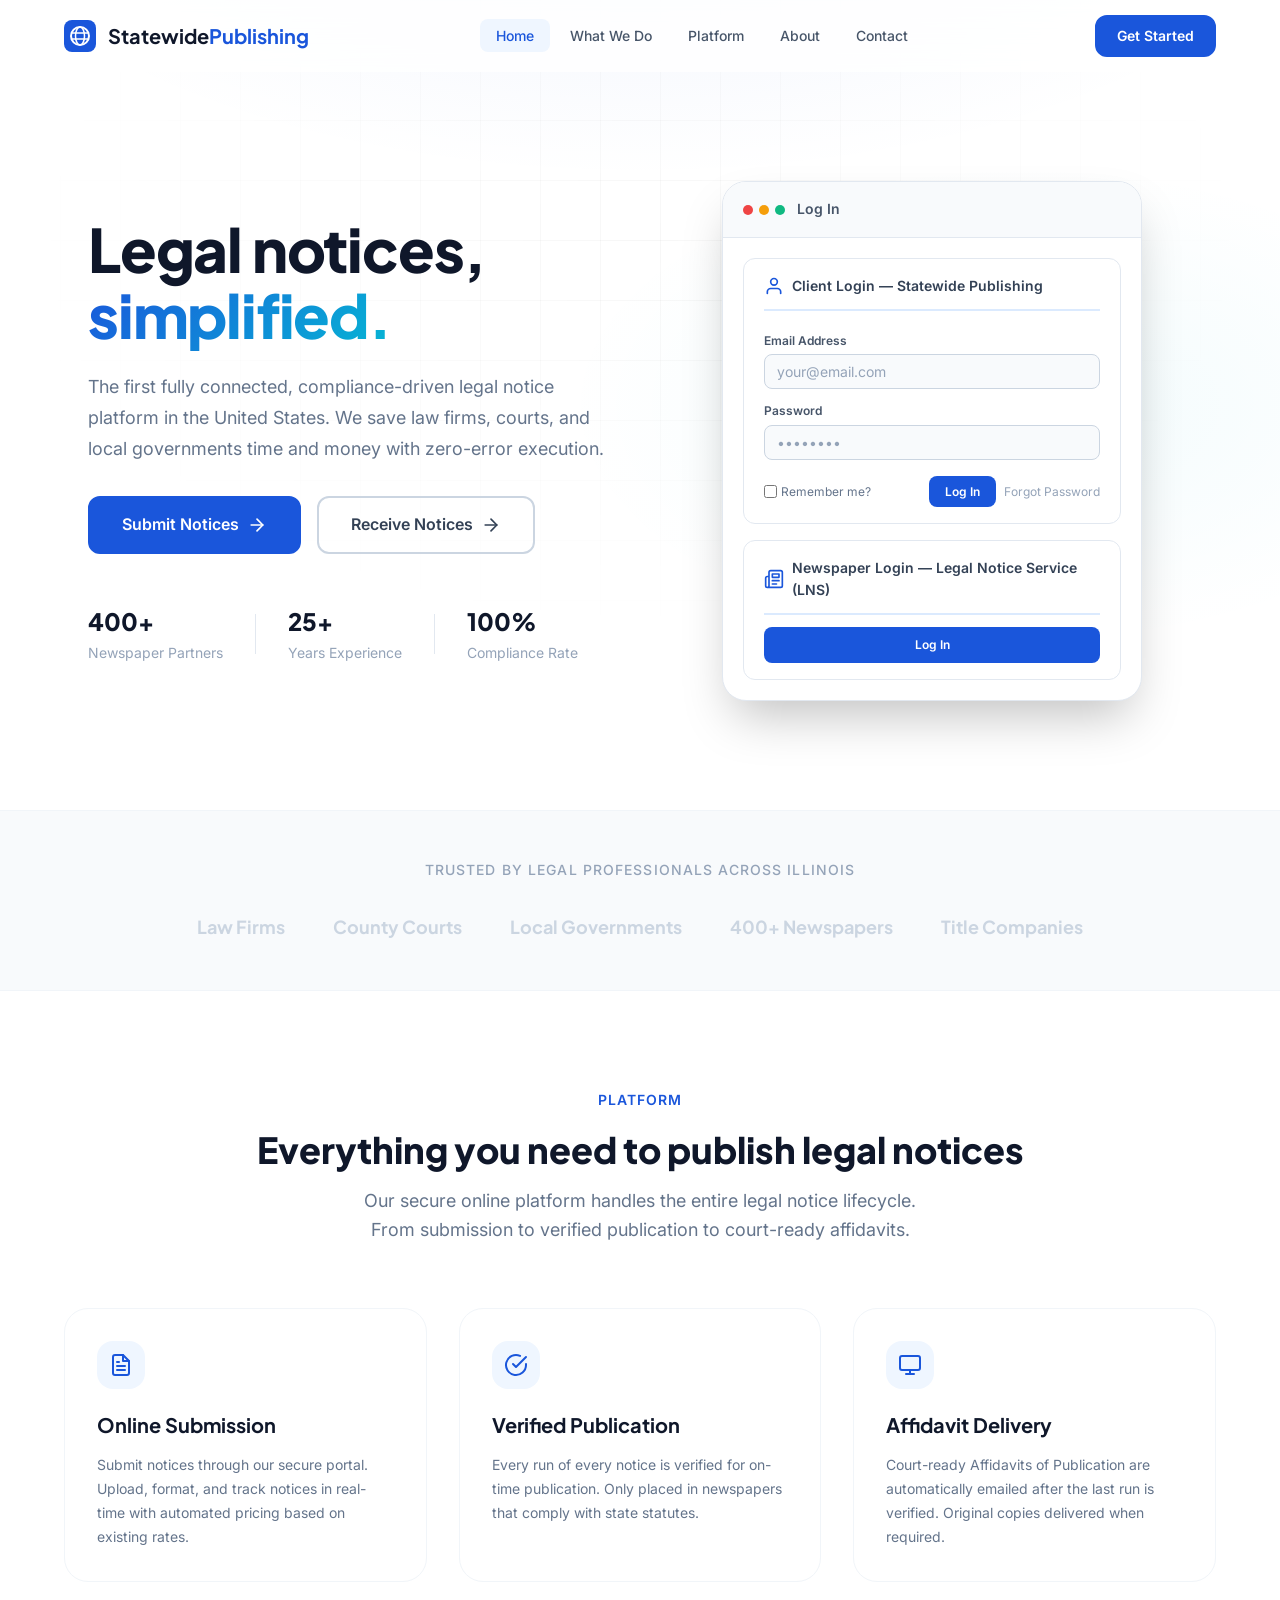
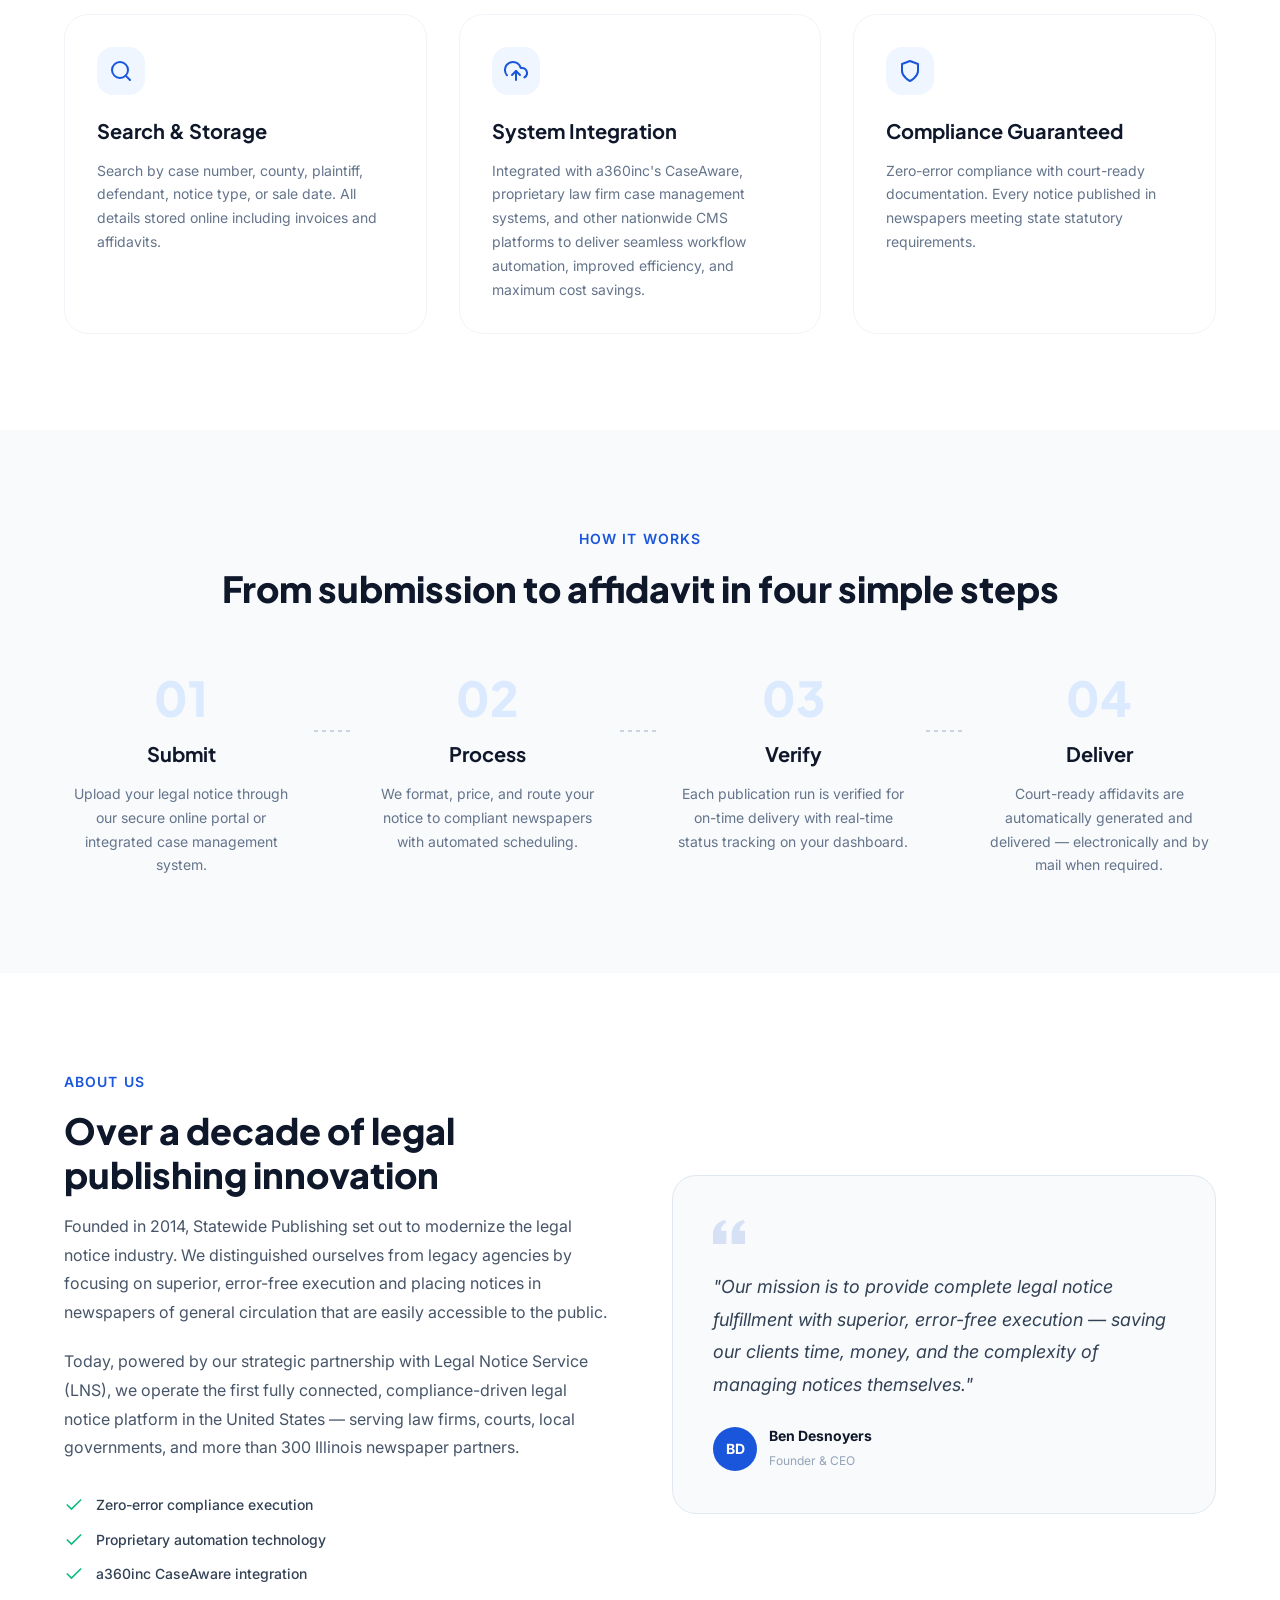
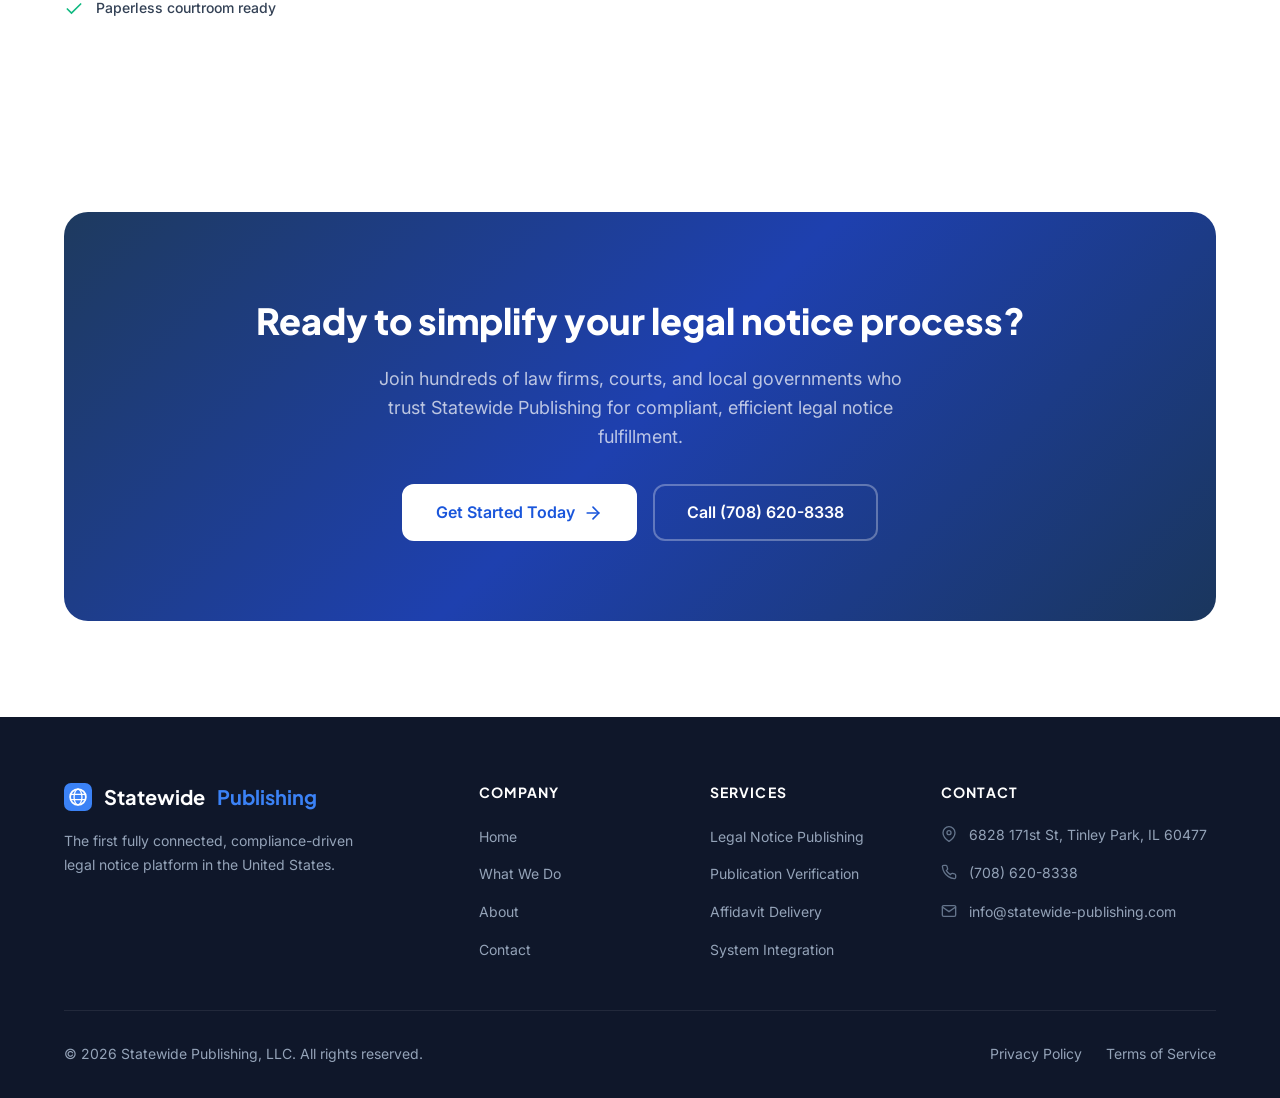
==== commit 920f4631: "Newspaper Login redirects to LNS; document login portals in README Home-page Newspaper Login is now " ====
--- a/index.html
+++ b/index.html
@@ -126,21 +126,9 @@
                   <svg class="login-portal__icon" width="20" height="20" viewBox="0 0 24 24" fill="none" stroke="var(--color-primary)" stroke-width="2" stroke-linecap="round" stroke-linejoin="round"><path d="M4 22h16a2 2 0 0 0 2-2V4a2 2 0 0 0-2-2H8a2 2 0 0 0-2 2v16a2 2 0 0 1-2 2zm0 0a2 2 0 0 1-2-2v-9c0-1.1.9-2 2-2h2"/><path d="M18 14h-8"/><path d="M15 18h-5"/><path d="M10 6h8v4h-8z"/></svg>
                   <span class="login-portal__title">Newspaper Login — Legal Notice Service (LNS)</span>
                 </div>
-                <form class="login-portal__form" data-login="newspaper" onsubmit="return false;">
-                  <label class="login-portal__label" for="newspaper-email">Email Address</label>
-                  <input class="login-portal__input" type="email" id="newspaper-email" placeholder="your@email.com" autocomplete="email">
-                  <label class="login-portal__label" for="newspaper-password">Password</label>
-                  <input class="login-portal__input" type="password" id="newspaper-password" placeholder="••••••••" autocomplete="current-password">
-                  <div class="login-portal__actions">
-                    <label class="login-portal__remember">
-                      <input type="checkbox"> Remember me?
-                    </label>
-                    <div class="login-portal__buttons">
-                      <button type="submit" class="login-portal__btn">Log In</button>
-                      <button type="button" class="login-portal__forgot">Forgot Password</button>
-                    </div>
-                  </div>
-                </form>
+                <div class="login-portal__form">
+                  <a href="https://www.legalnoticeservice.com/" class="login-portal__btn" style="display: block; text-align: center;">Log In</a>
+                </div>
               </div>
             </div>
           </div>
